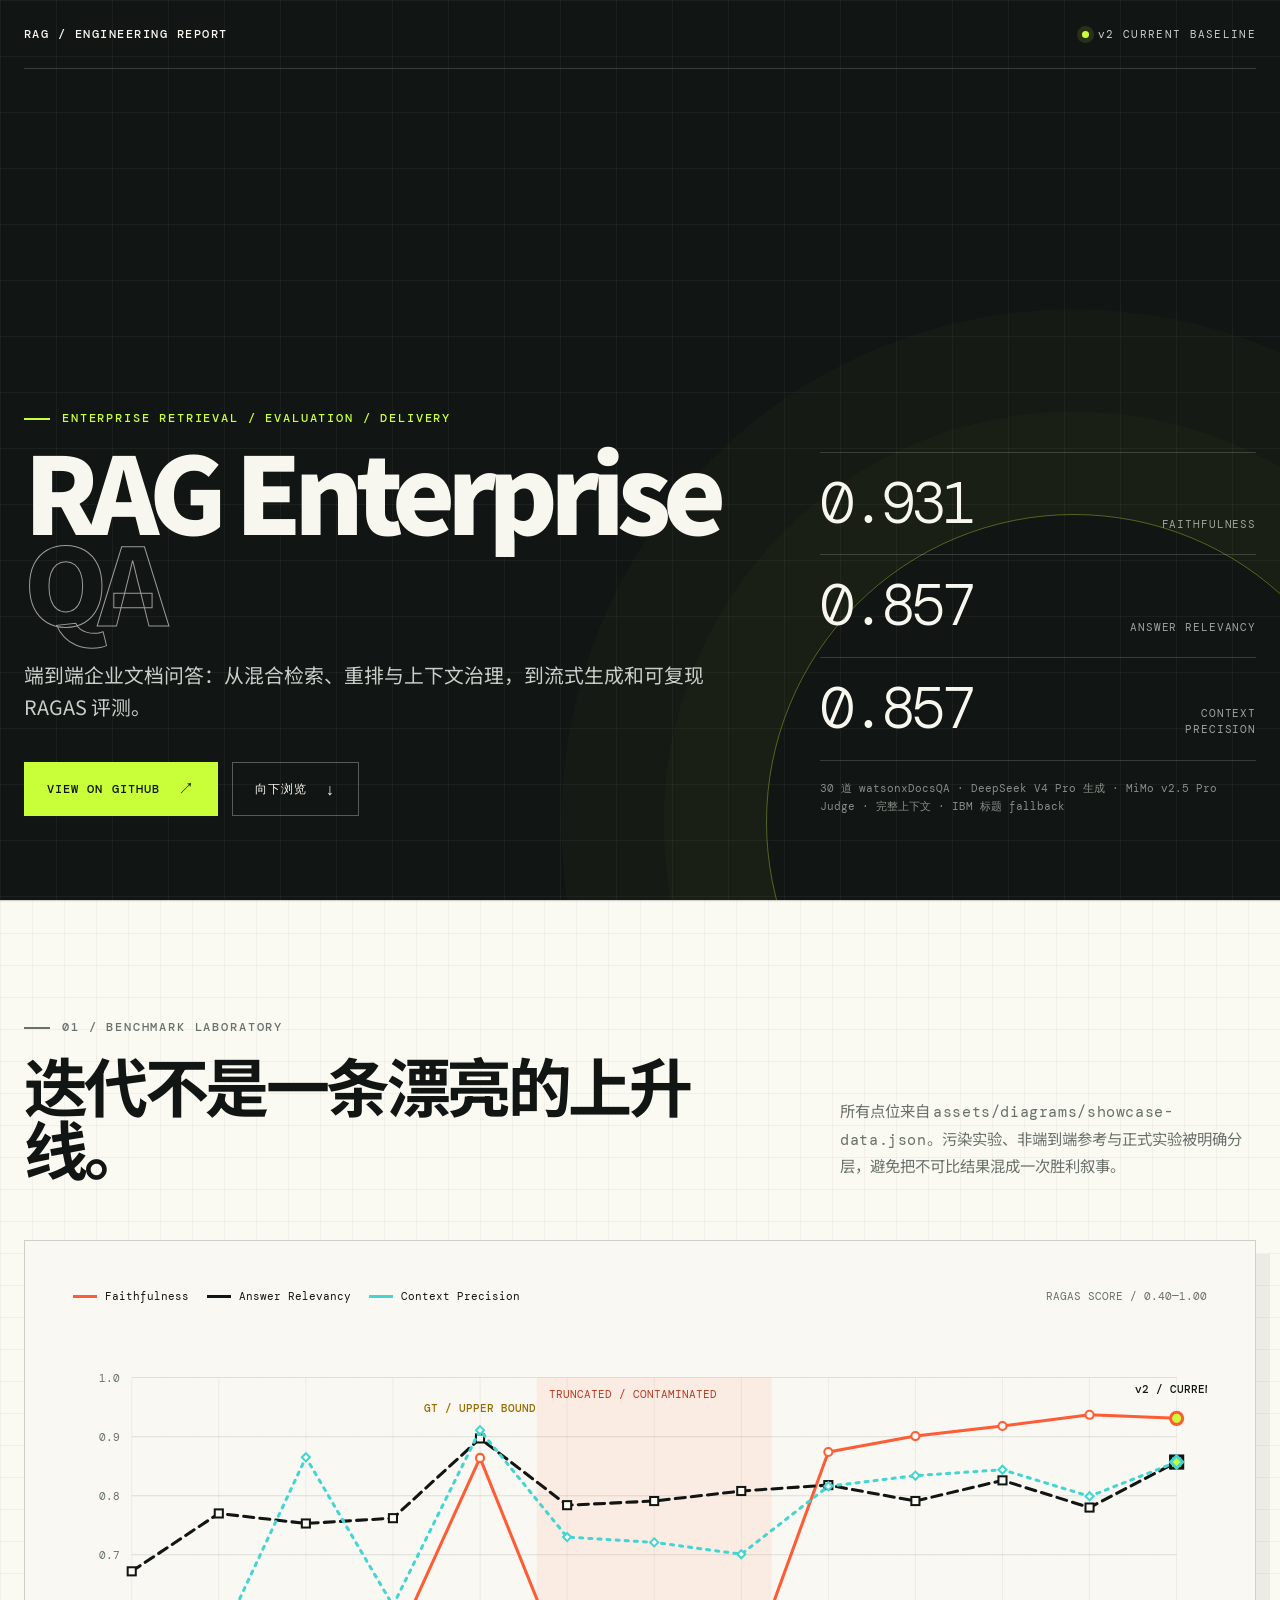
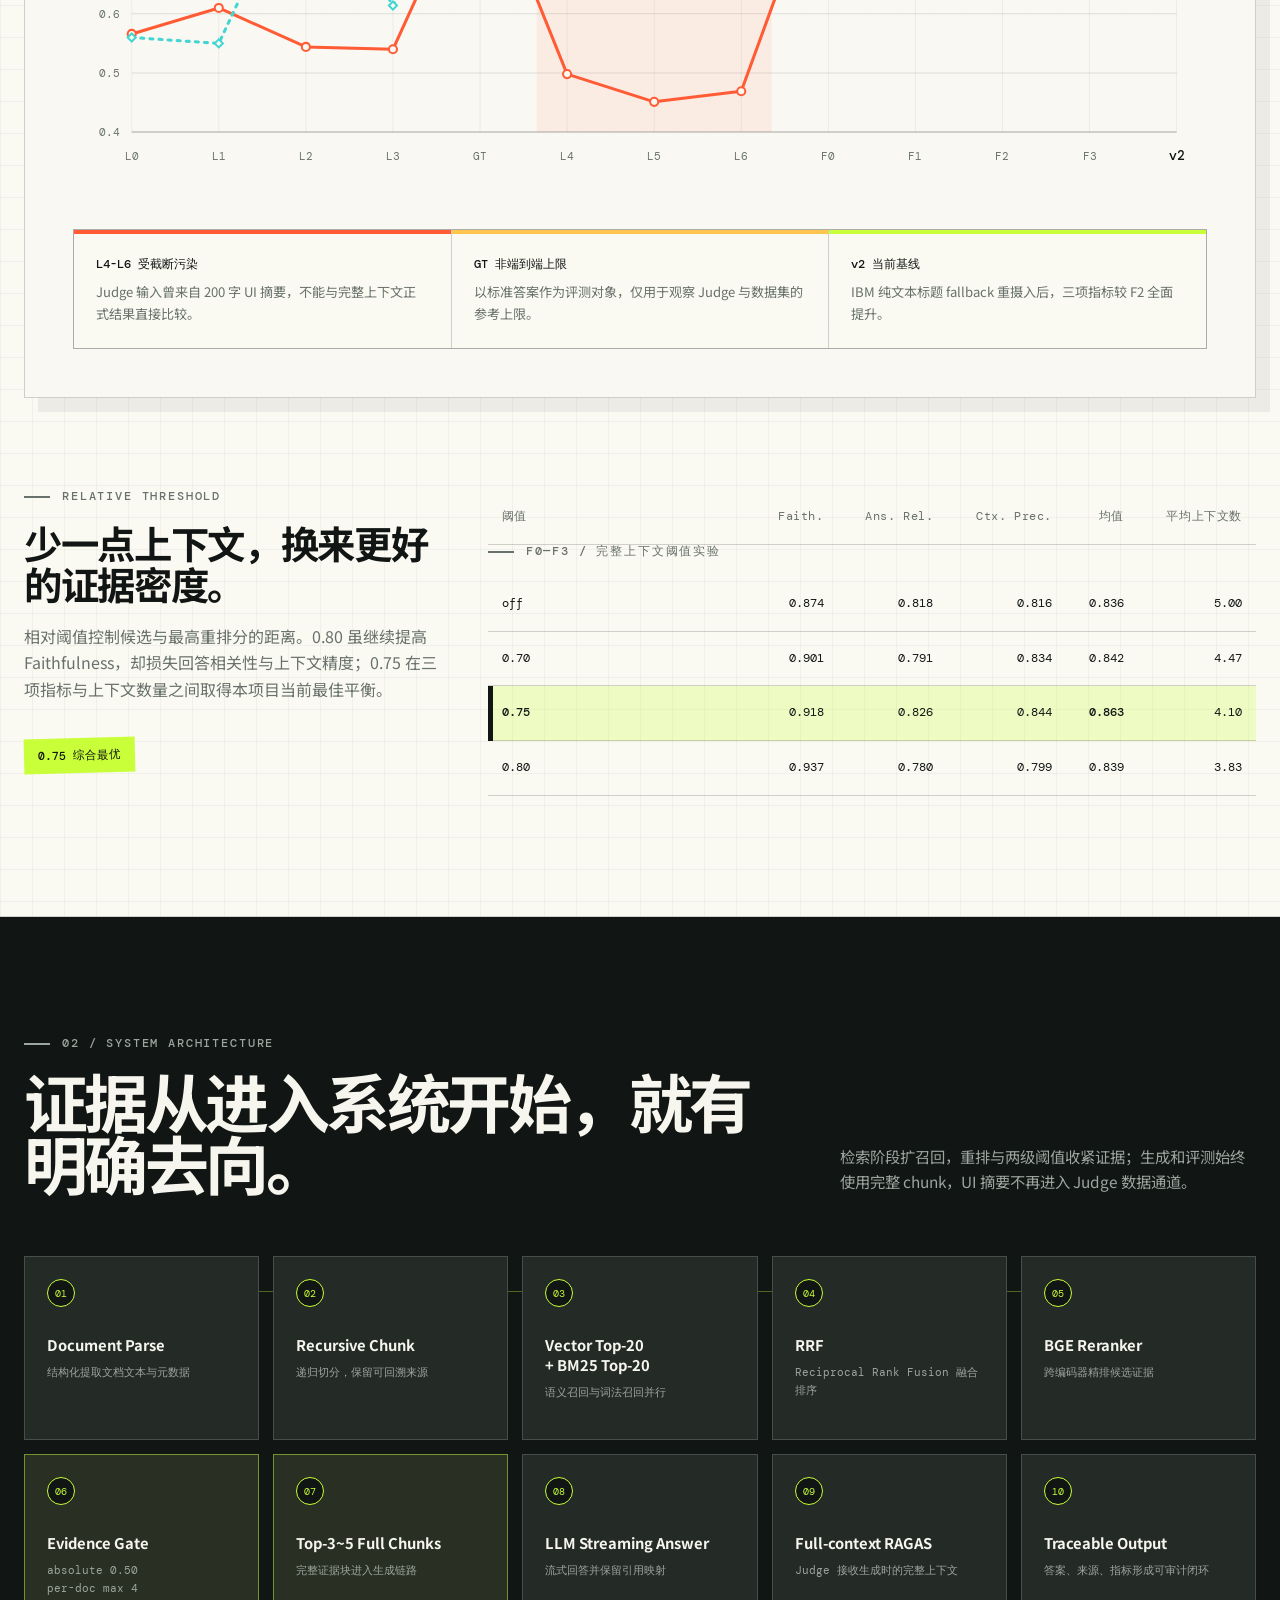
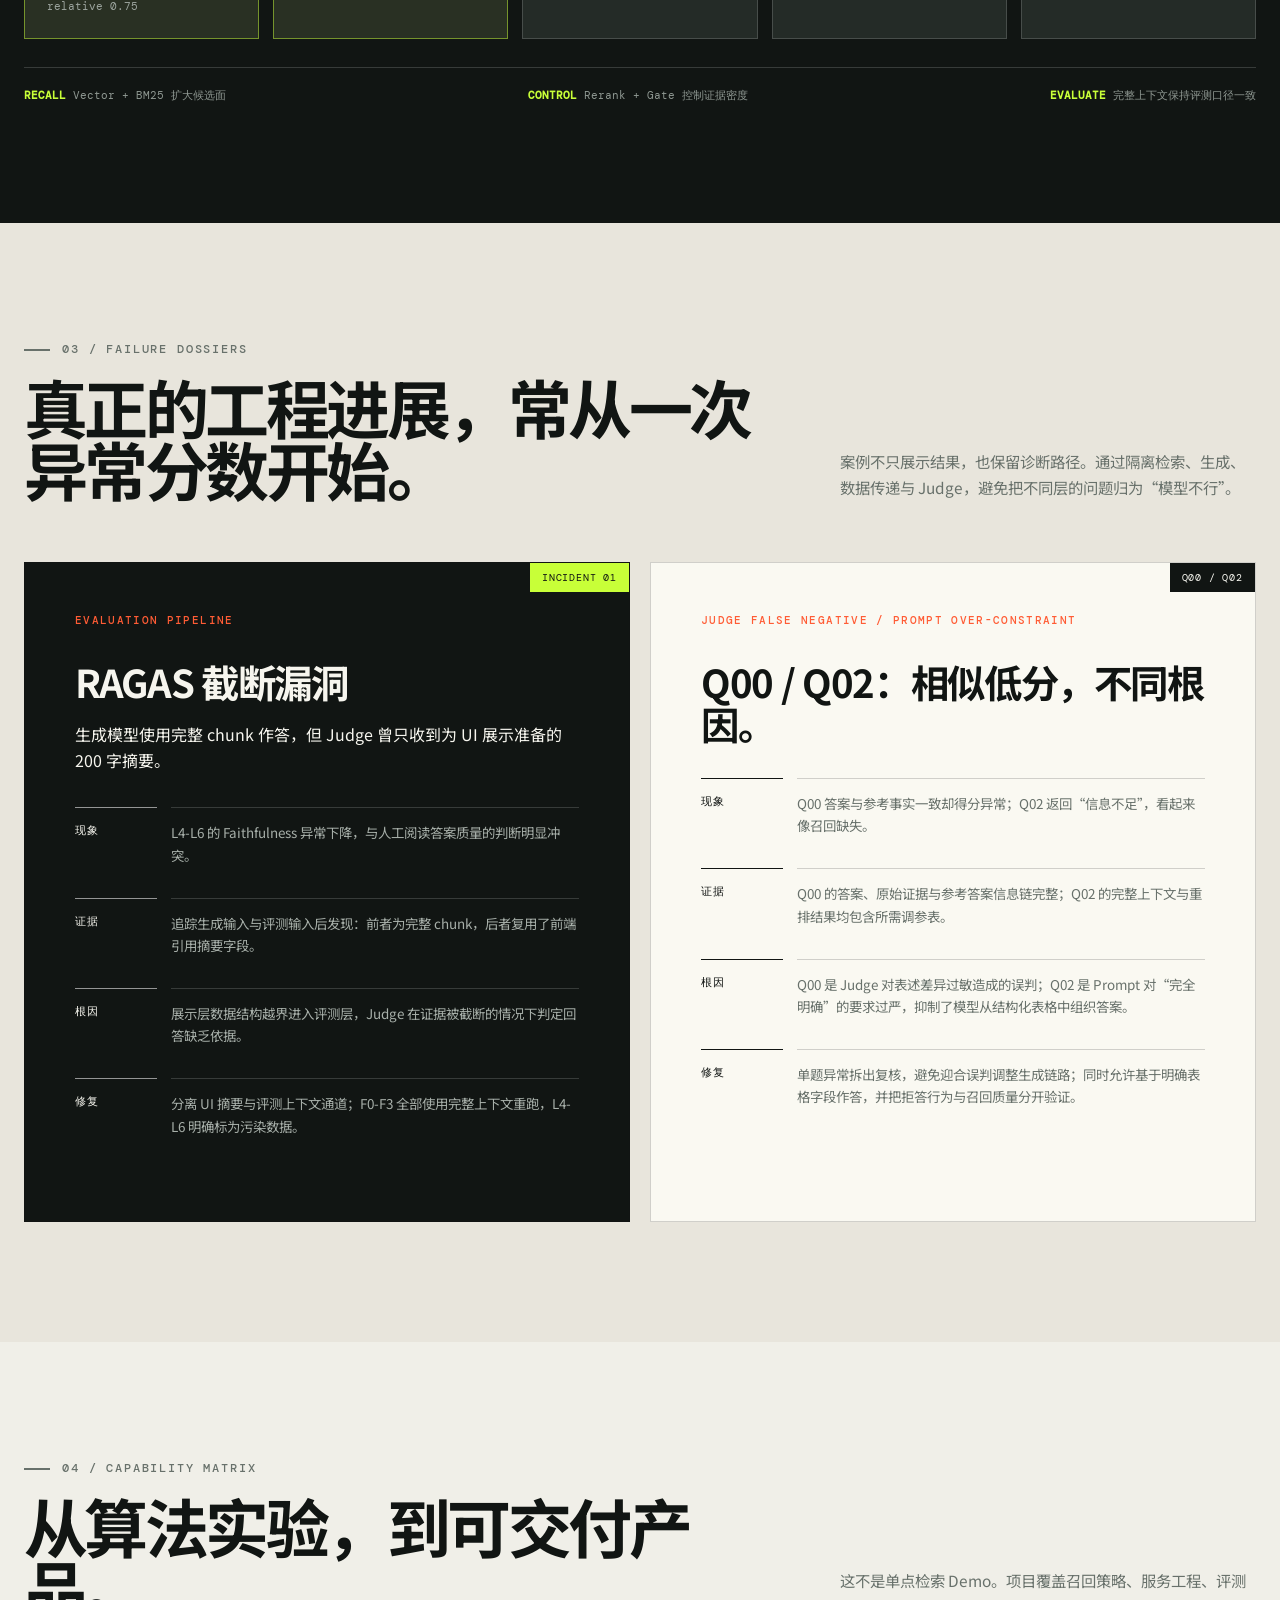
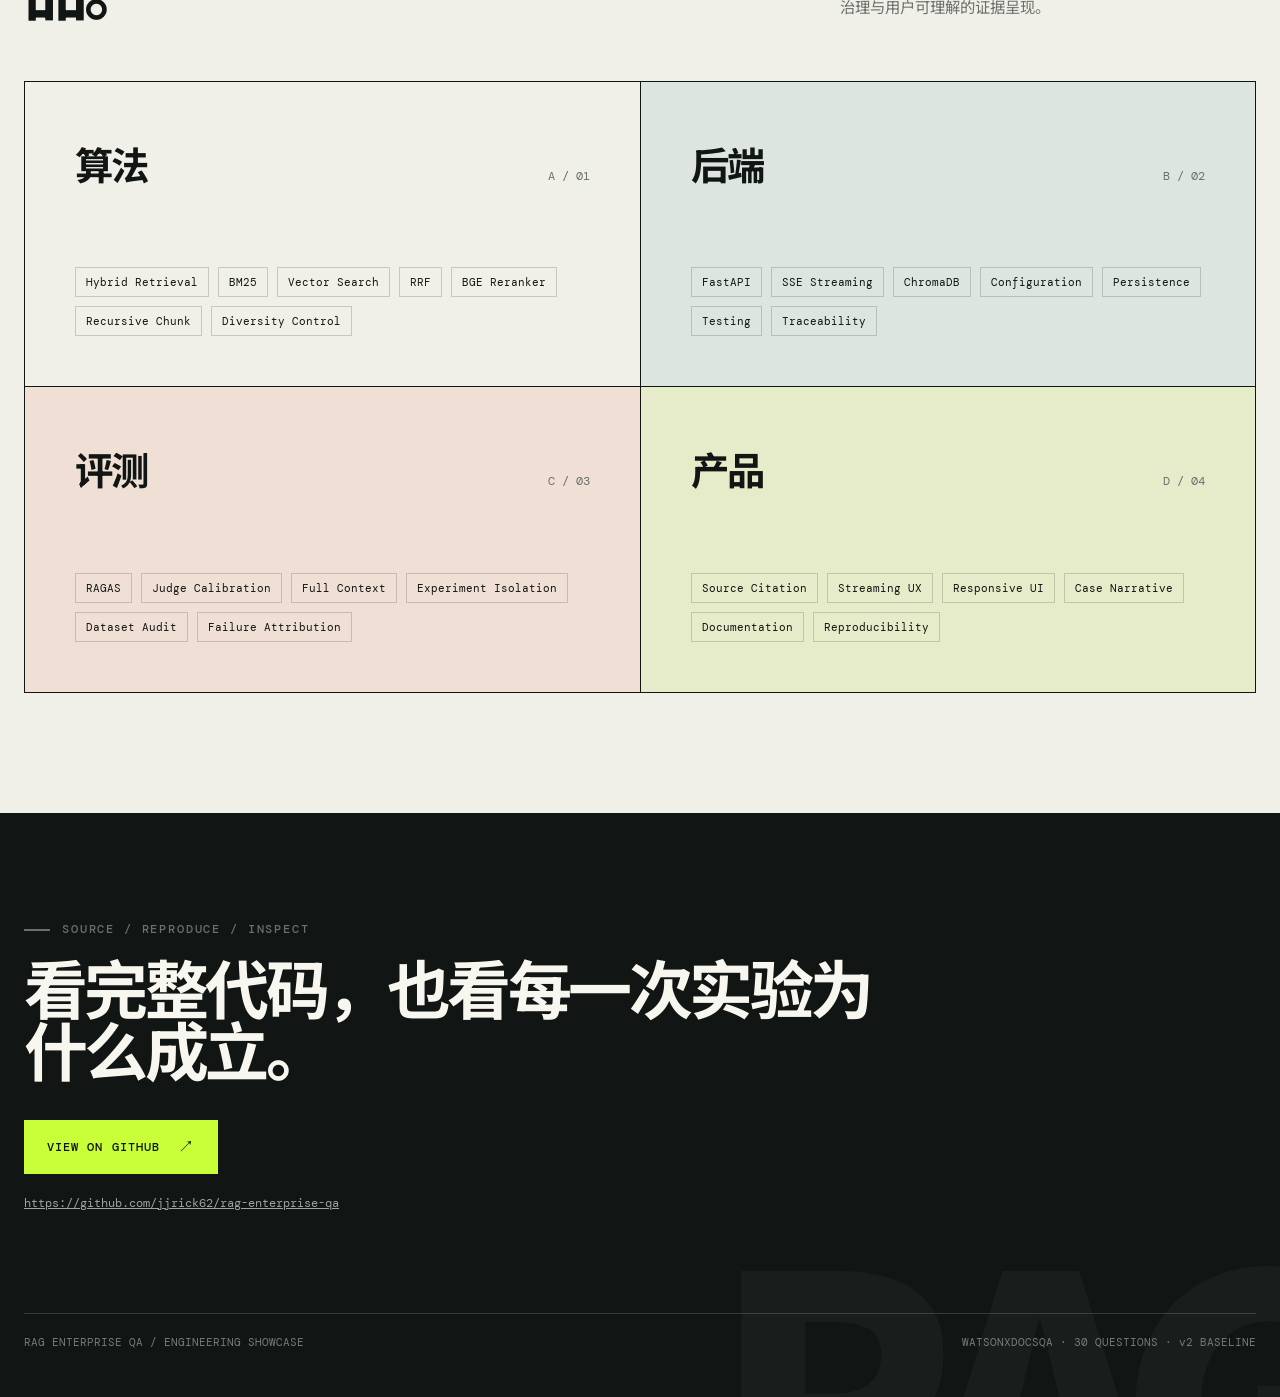
==== docs/index.html @ 711fa0cd "v2 baseline: IBM heading fallback, frontend v1.0, RAGAS re-eval (Faith 0.931/AnsRel 0.857/CtxPrec 0." ====
<!doctype html>
<html lang="zh-CN">
<head>
  <meta charset="utf-8">
  <meta name="viewport" content="width=device-width, initial-scale=1">
  <meta name="description" content="RAG Enterprise QA 端到端企业文档问答工程展示与基准实验记录。">
  <title>RAG Enterprise QA | Engineering Showcase</title>
  <script>document.documentElement.classList.add("js");</script>
  <link rel="preconnect" href="https://fonts.googleapis.com">
  <link rel="preconnect" href="https://fonts.gstatic.com" crossorigin>
  <link href="https://fonts.googleapis.com/css2?family=DM+Mono:wght@300;400;500&family=Noto+Sans+SC:wght@400;500;600;700;900&display=swap" rel="stylesheet">
  <style>
    :root {
      --ink: #111513;
      --ink-soft: #242b27;
      --paper: #f0efe8;
      --paper-strong: #faf9f2;
      --muted: #68716b;
      --line: rgba(17, 21, 19, .18);
      --line-dark: rgba(255, 255, 255, .16);
      --signal: #ff5c35;
      --acid: #c8ff38;
      --cyan: #42d5d2;
      --yellow: #ffc64d;
      --sans: "Noto Sans SC", "Microsoft YaHei", sans-serif;
      --mono: "DM Mono", "Cascadia Mono", Consolas, monospace;
      --max: 1240px;
    }

    * { box-sizing: border-box; }

    html {
      scroll-behavior: smooth;
      background: var(--ink);
    }

    body {
      margin: 0;
      color: var(--ink);
      background: var(--paper);
      font-family: var(--sans);
      line-height: 1.65;
      text-rendering: optimizeLegibility;
    }

    a { color: inherit; }
    button, a { -webkit-tap-highlight-color: transparent; }

    :focus-visible {
      outline: 3px solid var(--acid);
      outline-offset: 5px;
    }

    .skip-link {
      position: fixed;
      z-index: 100;
      top: 12px;
      left: 12px;
      padding: 10px 14px;
      color: var(--ink);
      background: var(--acid);
      transform: translateY(-150%);
    }

    .skip-link:focus { transform: translateY(0); }

    .shell {
      width: min(calc(100% - 48px), var(--max));
      margin: 0 auto;
    }

    .mono {
      font-family: var(--mono);
      letter-spacing: .04em;
    }

    .eyebrow {
      display: flex;
      align-items: center;
      gap: 12px;
      margin: 0 0 18px;
      color: var(--muted);
      font: 500 .72rem/1.2 var(--mono);
      letter-spacing: .16em;
      text-transform: uppercase;
    }

    .eyebrow::before {
      width: 26px;
      height: 2px;
      content: "";
      background: currentColor;
    }

    .hero {
      position: relative;
      min-height: 100svh;
      overflow: hidden;
      color: #f7f6ef;
      background:
        linear-gradient(rgba(255,255,255,.045) 1px, transparent 1px),
        linear-gradient(90deg, rgba(255,255,255,.045) 1px, transparent 1px),
        var(--ink);
      background-size: 56px 56px;
    }

    .hero::after {
      position: absolute;
      right: -8vw;
      bottom: -18vw;
      width: 48vw;
      aspect-ratio: 1;
      border: 1px solid rgba(200,255,56,.35);
      border-radius: 50%;
      box-shadow: 0 0 0 8vw rgba(200,255,56,.025), 0 0 0 16vw rgba(200,255,56,.018);
      content: "";
      pointer-events: none;
    }

    .hero-nav {
      display: flex;
      align-items: center;
      justify-content: space-between;
      padding: 26px 0;
      border-bottom: 1px solid var(--line-dark);
    }

    .brand {
      font: 500 .78rem var(--mono);
      letter-spacing: .12em;
    }

    .live-mark {
      display: inline-flex;
      align-items: center;
      gap: 9px;
      color: #c9cec9;
      font: .68rem var(--mono);
      letter-spacing: .12em;
    }

    .live-mark::before {
      width: 7px;
      height: 7px;
      border-radius: 50%;
      background: var(--acid);
      box-shadow: 0 0 0 5px rgba(200,255,56,.12);
      content: "";
    }

    .hero-body {
      position: relative;
      z-index: 1;
      display: grid;
      grid-template-columns: minmax(0, 1.25fr) minmax(300px, .75fr);
      gap: 70px;
      align-items: end;
      min-height: calc(100svh - 91px);
      padding: 80px 0 62px;
    }

    .hero .eyebrow { color: var(--acid); }

    h1 {
      max-width: 900px;
      margin: 0;
      font-size: clamp(3.4rem, 8.3vw, 8.6rem);
      font-weight: 900;
      line-height: .86;
      letter-spacing: -.075em;
    }

    h1 span {
      display: block;
      color: transparent;
      -webkit-text-stroke: 1px rgba(255,255,255,.58);
    }

    .hero-copy {
      max-width: 690px;
      margin: 32px 0 0;
      color: #c9cec9;
      font-size: clamp(1rem, 1.55vw, 1.3rem);
    }

    .hero-actions {
      display: flex;
      flex-wrap: wrap;
      gap: 14px;
      margin-top: 38px;
    }

    .button {
      display: inline-flex;
      min-height: 54px;
      align-items: center;
      justify-content: center;
      gap: 18px;
      padding: 0 22px;
      border: 1px solid rgba(255,255,255,.3);
      text-decoration: none;
      font: 500 .74rem var(--mono);
      letter-spacing: .09em;
      transition: color .2s ease, background .2s ease, transform .2s ease;
    }

    .button:hover { transform: translateY(-3px); }

    .button-primary {
      border-color: var(--acid);
      color: var(--ink);
      background: var(--acid);
    }

    .button-primary::after { content: "↗"; font-size: 1rem; }
    .button-quiet::after { content: "↓"; font-size: 1rem; }
    .button-quiet:hover { color: var(--ink); background: #fff; }

    .hero-stats {
      display: grid;
      border-top: 1px solid var(--line-dark);
    }

    .hero-stat {
      display: grid;
      grid-template-columns: 1fr auto;
      gap: 10px;
      align-items: end;
      padding: 22px 0;
      border-bottom: 1px solid var(--line-dark);
    }

    .hero-stat strong {
      font: 300 clamp(2.5rem, 4.5vw, 4.5rem)/1 var(--mono);
      letter-spacing: -.08em;
    }

    .hero-stat span {
      max-width: 130px;
      color: #9da49f;
      font: .68rem/1.5 var(--mono);
      letter-spacing: .08em;
      text-align: right;
      text-transform: uppercase;
    }

    .hero-footnote {
      margin: 18px 0 0;
      color: #858e88;
      font: .67rem/1.75 var(--mono);
    }

    section { padding: 120px 0; }

    .section-head {
      display: grid;
      grid-template-columns: minmax(0, 1fr) minmax(280px, .55fr);
      gap: 60px;
      align-items: end;
      margin-bottom: 62px;
    }

    h2 {
      max-width: 820px;
      margin: 0;
      font-size: clamp(2.5rem, 5vw, 5.2rem);
      line-height: .98;
      letter-spacing: -.055em;
    }

    .section-intro {
      margin: 0;
      color: var(--muted);
      font-size: .96rem;
    }

    .lab {
      background:
        linear-gradient(rgba(17,21,19,.04) 1px, transparent 1px),
        linear-gradient(90deg, rgba(17,21,19,.04) 1px, transparent 1px),
        var(--paper-strong);
      background-size: 32px 32px;
      border-top: 1px solid var(--line);
      border-bottom: 1px solid var(--line);
    }

    .chart-panel {
      margin: 0;
      padding: clamp(20px, 4vw, 48px);
      border: 1px solid var(--line);
      background: rgba(250,249,242,.9);
      box-shadow: 14px 14px 0 rgba(17,21,19,.06);
    }

    .chart-toolbar {
      display: flex;
      flex-wrap: wrap;
      justify-content: space-between;
      gap: 24px;
      margin-bottom: 26px;
    }

    .legend {
      display: flex;
      flex-wrap: wrap;
      gap: 18px;
      font: .7rem var(--mono);
    }

    .legend span {
      display: inline-flex;
      align-items: center;
      gap: 8px;
    }

    .legend i {
      width: 24px;
      height: 3px;
      background: var(--legend-color);
    }

    .chart-note {
      color: var(--muted);
      font: .68rem var(--mono);
    }

    #ragas-chart {
      display: block;
      width: 100%;
      min-height: 460px;
      overflow: visible;
    }

    .chart-flags {
      display: grid;
      grid-template-columns: repeat(3, 1fr);
      gap: 1px;
      margin-top: 24px;
      background: var(--line);
      border: 1px solid var(--line);
    }

    .flag {
      min-height: 118px;
      padding: 22px;
      background: var(--paper-strong);
    }

    .flag strong {
      display: block;
      margin-bottom: 8px;
      font: 500 .76rem var(--mono);
    }

    .flag p {
      margin: 0;
      color: var(--muted);
      font-size: .82rem;
    }

    .flag-warn { border-top: 4px solid var(--signal); }
    .flag-limit { border-top: 4px solid var(--yellow); }
    .flag-current { border-top: 4px solid var(--acid); }

    .threshold-layout {
      display: grid;
      grid-template-columns: .7fr 1.3fr;
      gap: 50px;
      align-items: start;
      margin-top: 92px;
    }

    .threshold-copy h3,
    .architecture h3,
    .case h3 {
      margin: 0 0 18px;
      font-size: clamp(1.7rem, 3vw, 2.8rem);
      line-height: 1.08;
      letter-spacing: -.035em;
    }

    .threshold-copy p { color: var(--muted); }

    .optimum {
      display: inline-block;
      margin-top: 20px;
      padding: 10px 14px;
      color: var(--ink);
      background: var(--acid);
      font: 500 .72rem var(--mono);
      transform: rotate(-1.5deg);
    }

    .scroll-region {
      width: 100%;
      min-width: 0;
      max-width: 100%;
      overflow-x: auto;
      overscroll-behavior-inline: contain;
    }

    .scroll-region:focus-visible {
      outline: 3px solid var(--acid);
      outline-offset: 4px;
    }

    #benchmark .scroll-region:focus-visible {
      outline: 3px solid var(--ink);
    }

    .iteration-data-region {
      display: block;
      margin-top: 24px;
    }

    .js .iteration-data-region {
      position: absolute;
      width: 1px;
      height: 1px;
      padding: 0;
      margin: -1px;
      overflow: hidden;
      clip: rect(0, 0, 0, 0);
      white-space: nowrap;
      border: 0;
    }

    .iteration-data-table {
      width: 100%;
      min-width: 680px;
      border-collapse: collapse;
      font-family: var(--mono);
      font-size: .75rem;
    }

    .iteration-data-table th,
    .iteration-data-table td {
      padding: 12px 14px;
      border-bottom: 1px solid var(--line);
      text-align: right;
    }

    .iteration-data-table th:first-child,
    .iteration-data-table td:first-child {
      text-align: left;
    }

    .visually-hidden {
      position: absolute !important;
      width: 1px !important;
      height: 1px !important;
      padding: 0 !important;
      margin: -1px !important;
      overflow: hidden !important;
      clip: rect(0, 0, 0, 0) !important;
      white-space: nowrap !important;
      border: 0 !important;
    }

    .threshold-table {
      width: 100%;
      min-width: 680px;
      border-collapse: collapse;
      font-family: var(--mono);
      font-size: .75rem;
    }

    .threshold-table th,
    .threshold-table td {
      padding: 17px 14px;
      border-bottom: 1px solid var(--line);
      text-align: right;
    }

    .threshold-table th:first-child,
    .threshold-table td:first-child { text-align: left; }

    .threshold-table th {
      color: var(--muted);
      font-weight: 400;
      letter-spacing: .05em;
    }

    .threshold-table tr.selected {
      background: rgba(200,255,56,.26);
      box-shadow: inset 5px 0 var(--ink);
    }

    .threshold-table .best { font-weight: 500; }

    .architecture {
      color: #f6f5ee;
      background: var(--ink);
    }

    .architecture .eyebrow,
    .architecture .section-intro { color: #9ca59f; }

    .pipeline {
      position: relative;
      display: grid;
      grid-template-columns: repeat(5, 1fr);
      gap: 14px;
    }

    .pipeline::before {
      position: absolute;
      z-index: 0;
      top: 35px;
      right: 5%;
      left: 5%;
      height: 1px;
      background: rgba(200,255,56,.35);
      content: "";
    }

    .stage {
      position: relative;
      z-index: 1;
      min-height: 184px;
      padding: 22px;
      border: 1px solid var(--line-dark);
      background: var(--ink-soft);
    }

    .stage-index {
      display: grid;
      width: 28px;
      height: 28px;
      place-items: center;
      margin-bottom: 28px;
      border: 1px solid var(--acid);
      border-radius: 50%;
      color: var(--acid);
      background: var(--ink);
      font: .64rem var(--mono);
    }

    .stage strong {
      display: block;
      margin-bottom: 9px;
      font-size: .92rem;
      line-height: 1.35;
    }

    .stage p {
      margin: 0;
      color: #9da59f;
      font: .68rem/1.65 var(--mono);
    }

    .stage-accent {
      border-color: rgba(200,255,56,.48);
      background: #293023;
    }

    .pipeline-caption {
      display: flex;
      justify-content: space-between;
      gap: 30px;
      margin-top: 28px;
      padding-top: 20px;
      border-top: 1px solid var(--line-dark);
      color: #8f9892;
      font: .68rem var(--mono);
    }

    .pipeline-caption strong { color: var(--acid); }

    .cases { background: #e8e5dc; }

    .case-grid {
      display: grid;
      grid-template-columns: 1fr 1fr;
      gap: 20px;
    }

    .case {
      position: relative;
      overflow: hidden;
      padding: clamp(28px, 4vw, 50px);
      border: 1px solid var(--line);
      background: var(--paper-strong);
    }

    .case::before {
      position: absolute;
      top: 0;
      right: 0;
      padding: 8px 12px;
      color: var(--paper-strong);
      background: var(--ink);
      content: attr(data-case);
      font: .65rem var(--mono);
      letter-spacing: .08em;
    }

    .case-tag {
      margin: 0 0 34px;
      color: var(--signal);
      font: 500 .7rem var(--mono);
      letter-spacing: .12em;
    }

    .diagnosis {
      display: grid;
      grid-template-columns: 82px 1fr;
      gap: 14px;
      margin-top: 34px;
    }

    .diagnosis dt {
      padding-top: 15px;
      border-top: 1px solid var(--ink);
      font: 500 .68rem var(--mono);
      letter-spacing: .08em;
    }

    .diagnosis dd {
      margin: 0;
      padding: 13px 0 18px;
      border-top: 1px solid var(--line);
      color: var(--muted);
      font-size: .84rem;
    }

    .case-primary {
      color: #f6f5ee;
      background: var(--ink);
    }

    .case-primary .diagnosis dt { border-color: rgba(255,255,255,.55); }
    .case-primary .diagnosis dd { color: #a7afa9; border-color: var(--line-dark); }
    .case-primary::before { color: var(--ink); background: var(--acid); }

    .capabilities { background: var(--paper); }

    .matrix {
      display: grid;
      grid-template-columns: 1fr 1fr;
      border-top: 1px solid var(--ink);
      border-left: 1px solid var(--ink);
    }

    .quadrant {
      min-height: 300px;
      padding: clamp(28px, 4vw, 50px);
      border-right: 1px solid var(--ink);
      border-bottom: 1px solid var(--ink);
    }

    .quadrant-head {
      display: flex;
      align-items: baseline;
      justify-content: space-between;
      gap: 20px;
      margin-bottom: 72px;
    }

    .quadrant h3 {
      margin: 0;
      font-size: clamp(1.6rem, 3vw, 2.6rem);
      letter-spacing: -.04em;
    }

    .quadrant-index {
      color: var(--muted);
      font: .72rem var(--mono);
    }

    .tags {
      display: flex;
      flex-wrap: wrap;
      gap: 9px;
    }

    .tags span {
      padding: 7px 10px;
      border: 1px solid var(--line);
      font: .68rem var(--mono);
    }

    .quadrant:nth-child(2) { background: #dce5df; }
    .quadrant:nth-child(3) { background: #efdfd4; }
    .quadrant:nth-child(4) { background: #e6ebc9; }

    .footer {
      position: relative;
      overflow: hidden;
      padding: 110px 0 48px;
      color: #f7f6ef;
      background: var(--ink);
    }

    .footer::before {
      position: absolute;
      right: -4rem;
      bottom: -8rem;
      color: rgba(255,255,255,.035);
      content: "RAG";
      font-size: 28vw;
      font-weight: 900;
      line-height: .8;
      letter-spacing: -.1em;
    }

    .footer-inner { position: relative; z-index: 1; }

    .footer h2 {
      max-width: 900px;
      margin-bottom: 40px;
    }

    .footer-url {
      display: inline-block;
      margin-top: 22px;
      color: #9da59f;
      font: .72rem var(--mono);
      overflow-wrap: anywhere;
    }

    .footer-meta {
      display: flex;
      justify-content: space-between;
      gap: 30px;
      margin-top: 100px;
      padding-top: 22px;
      border-top: 1px solid var(--line-dark);
      color: #747d77;
      font: .66rem var(--mono);
    }

    .reveal {
      opacity: 1;
      transform: none;
    }

    .js .reveal {
      opacity: 0;
      transform: translateY(24px);
      transition: opacity .7s ease, transform .7s ease;
    }

    .js .reveal.is-visible {
      opacity: 1;
      transform: none;
    }

    .hero-load {
      opacity: 0;
      transform: translateY(18px);
      animation: arrive .8s cubic-bezier(.2,.7,.2,1) forwards;
    }

    .hero-load:nth-child(2) { animation-delay: .12s; }
    .hero-load:nth-child(3) { animation-delay: .22s; }

    @keyframes arrive {
      to { opacity: 1; transform: none; }
    }

    @media (max-width: 980px) {
      .hero-body,
      .section-head,
      .threshold-layout { grid-template-columns: 1fr; }

      .hero-body { align-items: center; }
      .hero-stats { grid-template-columns: repeat(3, 1fr); }
      .hero-stat { display: block; padding-right: 16px; }
      .hero-stat span { display: block; margin-top: 10px; text-align: left; }
      .pipeline { grid-template-columns: repeat(2, 1fr); }
      .pipeline::before { display: none; }
    }

    @media (max-width: 680px) {
      .shell { width: min(calc(100% - 30px), var(--max)); }
      .hero-nav { padding: 20px 0; }
      .brand { font-size: .65rem; }
      .live-mark { font-size: .58rem; }
      .hero-body { gap: 46px; padding: 58px 0 36px; }
      h1 { font-size: clamp(3.1rem, 17vw, 5rem); }
      .hero-copy { margin-top: 24px; font-size: .96rem; }
      .hero-actions { display: grid; }
      .button { width: 100%; }
      .hero-stats { grid-template-columns: 1fr; }
      .hero-stat { display: grid; grid-template-columns: 1fr auto; }
      .hero-stat span { margin: 0; text-align: right; }
      section { padding: 84px 0; }
      .section-head { gap: 24px; margin-bottom: 38px; }
      h2 { font-size: clamp(2.45rem, 12vw, 3.5rem); }
      .chart-panel { padding: 16px 12px 20px; box-shadow: 7px 7px 0 rgba(17,21,19,.06); }
      #ragas-chart { width: 900px; min-height: 378px; }
      .chart-flags,
      .case-grid,
      .matrix,
      .pipeline { grid-template-columns: 1fr; }
      .threshold-layout { gap: 34px; margin-top: 70px; }
      .pipeline-caption,
      .footer-meta { display: block; }
      .pipeline-caption span,
      .footer-meta span { display: block; margin-top: 8px; }
      .case { padding-top: 54px; }
      .diagnosis { grid-template-columns: 64px 1fr; }
      .quadrant { min-height: 245px; }
      .quadrant-head { margin-bottom: 44px; }
      .footer { padding-top: 82px; }
      .footer-meta { margin-top: 72px; }
    }

    @media (prefers-reduced-motion: reduce) {
      html { scroll-behavior: auto; }
      *, *::before, *::after {
        animation-duration: .01ms !important;
        animation-iteration-count: 1 !important;
        scroll-behavior: auto !important;
        transition-duration: .01ms !important;
      }
      .reveal, .hero-load { opacity: 1; transform: none; }
    }
  </style>
</head>
<body>
  <a class="skip-link" href="#main">跳至主要内容</a>

  <header class="hero" id="top">
    <div class="shell">
      <nav class="hero-nav" aria-label="页面导航">
        <span class="brand">RAG / ENGINEERING REPORT</span>
        <span class="live-mark">v2 CURRENT BASELINE</span>
      </nav>

      <div class="hero-body">
        <div>
          <p class="eyebrow hero-load">Enterprise Retrieval / Evaluation / Delivery</p>
          <h1 class="hero-load">RAG Enterprise <span>QA</span></h1>
          <p class="hero-copy hero-load">端到端企业文档问答：从混合检索、重排与上下文治理，到流式生成和可复现 RAGAS 评测。</p>
          <div class="hero-actions hero-load">
            <a class="button button-primary" href="https://github.com/jjrick62/rag-enterprise-qa" target="_blank" rel="noopener noreferrer">VIEW ON GITHUB</a>
            <a class="button button-quiet" href="#benchmark">向下浏览</a>
          </div>
        </div>

        <div>
          <div class="hero-stats" aria-label="v2 当前基线指标">
            <div class="hero-stat">
              <strong>0.931</strong>
              <span>Faithfulness</span>
            </div>
            <div class="hero-stat">
              <strong>0.857</strong>
              <span>Answer Relevancy</span>
            </div>
            <div class="hero-stat">
              <strong>0.857</strong>
              <span>Context Precision</span>
            </div>
          </div>
          <p class="hero-footnote">30 道 watsonxDocsQA · DeepSeek V4 Pro 生成 · MiMo v2.5 Pro Judge · 完整上下文 · IBM 标题 fallback</p>
        </div>
      </div>
    </div>
  </header>

  <main id="main">
    <section class="lab" id="benchmark">
      <div class="shell">
        <div class="section-head reveal">
          <div>
            <p class="eyebrow">01 / Benchmark laboratory</p>
            <h2>迭代不是一条漂亮的上升线。</h2>
          </div>
          <p class="section-intro">所有点位来自 <span class="mono">assets/diagrams/showcase-data.json</span>。污染实验、非端到端参考与正式实验被明确分层，避免把不可比结果混成一次胜利叙事。</p>
        </div>

        <figure class="chart-panel reveal">
          <div class="chart-toolbar">
            <div class="legend" aria-label="图例">
              <span><i style="--legend-color:#ff5c35"></i>Faithfulness</span>
              <span><i style="--legend-color:#111513"></i>Answer Relevancy</span>
              <span><i style="--legend-color:#42d5d2"></i>Context Precision</span>
            </div>
            <span class="chart-note">RAGAS SCORE / 0.40—1.00</span>
          </div>
          <div class="chart-scroll scroll-region" tabindex="0" aria-label="RAGAS 迭代图，可横向滚动查看全部点位">
            <svg id="ragas-chart" role="img" aria-labelledby="chart-title chart-desc"></svg>
          </div>
          <noscript>
            <p>JavaScript 未启用，以下完整数据表用于呈现迭代趋势。</p>
          </noscript>
          <div class="iteration-data-region scroll-region" tabindex="0" aria-label="RAGAS 完整迭代数据表，可横向滚动查看全部列">
            <table class="iteration-data-table" id="iteration-data-summary">
              <caption>RAGAS 全部迭代点位数据</caption>
              <thead>
                <tr>
                  <th>迭代</th>
                  <th>Faithfulness</th>
                  <th>Answer Relevancy</th>
                  <th>Context Precision</th>
                  <th>状态</th>
                </tr>
              </thead>
              <tbody>
                <tr><td>L0</td><td>0.566</td><td>0.672</td><td>0.560</td><td>historical</td></tr>
                <tr><td>L1</td><td>0.610</td><td>0.770</td><td>0.550</td><td>historical</td></tr>
                <tr><td>L2</td><td>0.544</td><td>0.753</td><td>0.865</td><td>historical</td></tr>
                <tr><td>L3</td><td>0.540</td><td>0.762</td><td>0.614</td><td>historical</td></tr>
                <tr><td>GT</td><td>0.864</td><td>0.897</td><td>0.911</td><td>upper_bound</td></tr>
                <tr><td>L4</td><td>0.498</td><td>0.784</td><td>0.730</td><td>contaminated</td></tr>
                <tr><td>L5</td><td>0.451</td><td>0.791</td><td>0.721</td><td>contaminated</td></tr>
                <tr><td>L6</td><td>0.469</td><td>0.808</td><td>0.701</td><td>contaminated</td></tr>
                <tr><td>F0</td><td>0.874</td><td>0.818</td><td>0.816</td><td>formal</td></tr>
                <tr><td>F1</td><td>0.901</td><td>0.791</td><td>0.834</td><td>formal</td></tr>
                <tr><td>F2</td><td>0.918</td><td>0.826</td><td>0.844</td><td>formal</td></tr>
                <tr><td>F3</td><td>0.937</td><td>0.780</td><td>0.799</td><td>formal</td></tr>
                <tr><td>v2</td><td>0.931</td><td>0.857</td><td>0.857</td><td>current</td></tr>
              </tbody>
            </table>
          </div>
          <figcaption id="chart-desc" class="chart-flags">
            <div class="flag flag-warn">
              <strong>L4-L6 受截断污染</strong>
              <p>Judge 输入曾来自 200 字 UI 摘要，不能与完整上下文正式结果直接比较。</p>
            </div>
            <div class="flag flag-limit">
              <strong>GT 非端到端上限</strong>
              <p>以标准答案作为评测对象，仅用于观察 Judge 与数据集的参考上限。</p>
            </div>
            <div class="flag flag-current">
              <strong>v2 当前基线</strong>
              <p>IBM 纯文本标题 fallback 重摄入后，三项指标较 F2 全面提升。</p>
            </div>
          </figcaption>
        </figure>

        <div class="threshold-layout">
          <div class="threshold-copy reveal">
            <p class="eyebrow">Relative threshold</p>
            <h3>少一点上下文，换来更好的证据密度。</h3>
            <p>相对阈值控制候选与最高重排分的距离。0.80 虽继续提高 Faithfulness，却损失回答相关性与上下文精度；0.75 在三项指标与上下文数量之间取得本项目当前最佳平衡。</p>
            <span class="optimum">0.75 综合最优</span>
          </div>

          <div class="threshold-table-wrap scroll-region reveal" tabindex="0" aria-label="阈值实验数据表，可横向滚动查看全部列">
            <table class="threshold-table">
              <caption class="eyebrow">F0—F3 / 完整上下文阈值实验</caption>
              <thead>
                <tr>
                  <th>阈值</th>
                  <th>Faith.</th>
                  <th>Ans. Rel.</th>
                  <th>Ctx. Prec.</th>
                  <th>均值</th>
                  <th>平均上下文数</th>
                </tr>
              </thead>
              <tbody id="threshold-body">
                <tr><td>off</td><td>0.874</td><td>0.818</td><td>0.816</td><td>0.836</td><td>5.00</td></tr>
                <tr><td>0.70</td><td>0.901</td><td>0.791</td><td>0.834</td><td>0.842</td><td>4.47</td></tr>
                <tr class="selected"><td class="best">0.75</td><td>0.918</td><td>0.826</td><td>0.844</td><td class="best">0.863</td><td>4.10</td></tr>
                <tr><td>0.80</td><td>0.937</td><td>0.780</td><td>0.799</td><td>0.839</td><td>3.83</td></tr>
              </tbody>
            </table>
          </div>
        </div>
      </div>
    </section>

    <section class="architecture" id="architecture">
      <div class="shell">
        <div class="section-head reveal">
          <div>
            <p class="eyebrow">02 / System architecture</p>
            <h2>证据从进入系统开始，就有明确去向。</h2>
          </div>
          <p class="section-intro">检索阶段扩召回，重排与两级阈值收紧证据；生成和评测始终使用完整 chunk，UI 摘要不再进入 Judge 数据通道。</p>
        </div>

        <div class="pipeline reveal" role="img" aria-label="从文档解析、递归切块、向量与 BM25 混合检索、RRF、BGE 重排、阈值过滤、完整上下文生成，到 RAGAS 评测的系统流程">
          <div class="stage">
            <span class="stage-index">01</span>
            <strong>Document Parse</strong>
            <p>结构化提取文档文本与元数据</p>
          </div>
          <div class="stage">
            <span class="stage-index">02</span>
            <strong>Recursive Chunk</strong>
            <p>递归切分，保留可回溯来源</p>
          </div>
          <div class="stage">
            <span class="stage-index">03</span>
            <strong>Vector Top-20<br>+ BM25 Top-20</strong>
            <p>语义召回与词法召回并行</p>
          </div>
          <div class="stage">
            <span class="stage-index">04</span>
            <strong>RRF</strong>
            <p>Reciprocal Rank Fusion 融合排序</p>
          </div>
          <div class="stage">
            <span class="stage-index">05</span>
            <strong>BGE Reranker</strong>
            <p>跨编码器精排候选证据</p>
          </div>
          <div class="stage stage-accent">
            <span class="stage-index">06</span>
            <strong>Evidence Gate</strong>
            <p>absolute 0.50<br>per-doc max 4<br>relative 0.75</p>
          </div>
          <div class="stage stage-accent">
            <span class="stage-index">07</span>
            <strong>Top-3~5 Full Chunks</strong>
            <p>完整证据块进入生成链路</p>
          </div>
          <div class="stage">
            <span class="stage-index">08</span>
            <strong>LLM Streaming Answer</strong>
            <p>流式回答并保留引用映射</p>
          </div>
          <div class="stage">
            <span class="stage-index">09</span>
            <strong>Full-context RAGAS</strong>
            <p>Judge 接收生成时的完整上下文</p>
          </div>
          <div class="stage">
            <span class="stage-index">10</span>
            <strong>Traceable Output</strong>
            <p>答案、来源、指标形成可审计闭环</p>
          </div>
        </div>
        <div class="pipeline-caption reveal">
          <span><strong>RECALL</strong> Vector + BM25 扩大候选面</span>
          <span><strong>CONTROL</strong> Rerank + Gate 控制证据密度</span>
          <span><strong>EVALUATE</strong> 完整上下文保持评测口径一致</span>
        </div>
      </div>
    </section>

    <section class="cases" id="cases">
      <div class="shell">
        <div class="section-head reveal">
          <div>
            <p class="eyebrow">03 / Failure dossiers</p>
            <h2>真正的工程进展，常从一次异常分数开始。</h2>
          </div>
          <p class="section-intro">案例不只展示结果，也保留诊断路径。通过隔离检索、生成、数据传递与 Judge，避免把不同层的问题归为“模型不行”。</p>
        </div>

        <div class="case-grid">
          <article class="case case-primary reveal" data-case="INCIDENT 01" data-case-study="ragas-truncation">
            <p class="case-tag">EVALUATION PIPELINE</p>
            <h3>RAGAS 截断漏洞</h3>
            <p>生成模型使用完整 chunk 作答，但 Judge 曾只收到为 UI 展示准备的 200 字摘要。</p>
            <dl class="diagnosis">
              <dt>现象</dt>
              <dd>L4-L6 的 Faithfulness 异常下降，与人工阅读答案质量的判断明显冲突。</dd>
              <dt>证据</dt>
              <dd>追踪生成输入与评测输入后发现：前者为完整 chunk，后者复用了前端引用摘要字段。</dd>
              <dt>根因</dt>
              <dd>展示层数据结构越界进入评测层，Judge 在证据被截断的情况下判定回答缺乏依据。</dd>
              <dt>修复</dt>
              <dd>分离 UI 摘要与评测上下文通道；F0-F3 全部使用完整上下文重跑，L4-L6 明确标为污染数据。</dd>
            </dl>
          </article>

          <article class="case reveal" data-case="Q00 / Q02" data-case-study="q00-q02-attribution">
            <p class="case-tag">JUDGE FALSE NEGATIVE / PROMPT OVER-CONSTRAINT</p>
            <h3>Q00 / Q02：相似低分，不同根因。</h3>
            <dl class="diagnosis">
              <dt>现象</dt>
              <dd>Q00 答案与参考事实一致却得分异常；Q02 返回“信息不足”，看起来像召回缺失。</dd>
              <dt>证据</dt>
              <dd>Q00 的答案、原始证据与参考答案信息链完整；Q02 的完整上下文与重排结果均包含所需调参表。</dd>
              <dt>根因</dt>
              <dd>Q00 是 Judge 对表述差异过敏造成的误判；Q02 是 Prompt 对“完全明确”的要求过严，抑制了模型从结构化表格中组织答案。</dd>
              <dt>修复</dt>
              <dd>单题异常拆出复核，避免迎合误判调整生成链路；同时允许基于明确表格字段作答，并把拒答行为与召回质量分开验证。</dd>
            </dl>
          </article>
        </div>
      </div>
    </section>

    <section class="capabilities" id="capabilities">
      <div class="shell">
        <div class="section-head reveal">
          <div>
            <p class="eyebrow">04 / Capability matrix</p>
            <h2>从算法实验，到可交付产品。</h2>
          </div>
          <p class="section-intro">这不是单点检索 Demo。项目覆盖召回策略、服务工程、评测治理与用户可理解的证据呈现。</p>
        </div>

        <div class="matrix reveal">
          <article class="quadrant">
            <div class="quadrant-head">
              <h3>算法</h3>
              <span class="quadrant-index">A / 01</span>
            </div>
            <div class="tags">
              <span>Hybrid Retrieval</span><span>BM25</span><span>Vector Search</span>
              <span>RRF</span><span>BGE Reranker</span><span>Recursive Chunk</span>
              <span>Diversity Control</span>
            </div>
          </article>
          <article class="quadrant">
            <div class="quadrant-head">
              <h3>后端</h3>
              <span class="quadrant-index">B / 02</span>
            </div>
            <div class="tags">
              <span>FastAPI</span><span>SSE Streaming</span><span>ChromaDB</span>
              <span>Configuration</span><span>Persistence</span><span>Testing</span>
              <span>Traceability</span>
            </div>
          </article>
          <article class="quadrant">
            <div class="quadrant-head">
              <h3>评测</h3>
              <span class="quadrant-index">C / 03</span>
            </div>
            <div class="tags">
              <span>RAGAS</span><span>Judge Calibration</span><span>Full Context</span>
              <span>Experiment Isolation</span><span>Dataset Audit</span><span>Failure Attribution</span>
            </div>
          </article>
          <article class="quadrant">
            <div class="quadrant-head">
              <h3>产品</h3>
              <span class="quadrant-index">D / 04</span>
            </div>
            <div class="tags">
              <span>Source Citation</span><span>Streaming UX</span><span>Responsive UI</span>
              <span>Case Narrative</span><span>Documentation</span><span>Reproducibility</span>
            </div>
          </article>
        </div>
      </div>
    </section>
  </main>

  <footer class="footer">
    <div class="shell footer-inner">
      <p class="eyebrow">Source / Reproduce / Inspect</p>
      <h2>看完整代码，也看每一次实验为什么成立。</h2>
      <a class="button button-primary" href="https://github.com/jjrick62/rag-enterprise-qa" target="_blank" rel="noopener noreferrer">VIEW ON GITHUB</a>
      <br>
      <a class="footer-url" href="https://github.com/jjrick62/rag-enterprise-qa" target="_blank" rel="noopener noreferrer">https://github.com/jjrick62/rag-enterprise-qa</a>
      <div class="footer-meta">
        <span>RAG ENTERPRISE QA / ENGINEERING SHOWCASE</span>
        <span>WATSONXDOCSQA · 30 QUESTIONS · v2 BASELINE</span>
      </div>
    </div>
  </footer>

  <script type="application/json" id="showcase-data">
{
  "meta": {
    "dataset": "watsonxDocsQA",
    "questions": 30,
    "current_baseline": "v2",
    "generated_at": "2026-06-07"
  },
  "iterations": [
    {
      "id": "L0",
      "faithfulness": 0.566,
      "answer_relevancy": 0.672,
      "context_precision": 0.560,
      "status": "historical"
    },
    {
      "id": "L1",
      "faithfulness": 0.610,
      "answer_relevancy": 0.770,
      "context_precision": 0.550,
      "status": "historical"
    },
    {
      "id": "L2",
      "faithfulness": 0.544,
      "answer_relevancy": 0.753,
      "context_precision": 0.865,
      "status": "historical"
    },
    {
      "id": "L3",
      "faithfulness": 0.540,
      "answer_relevancy": 0.762,
      "context_precision": 0.614,
      "status": "historical"
    },
    {
      "id": "GT",
      "faithfulness": 0.864,
      "answer_relevancy": 0.897,
      "context_precision": 0.911,
      "status": "upper_bound"
    },
    {
      "id": "L4",
      "faithfulness": 0.498,
      "answer_relevancy": 0.784,
      "context_precision": 0.730,
      "status": "contaminated"
    },
    {
      "id": "L5",
      "faithfulness": 0.451,
      "answer_relevancy": 0.791,
      "context_precision": 0.721,
      "status": "contaminated"
    },
    {
      "id": "L6",
      "faithfulness": 0.469,
      "answer_relevancy": 0.808,
      "context_precision": 0.701,
      "status": "contaminated"
    },
    {
      "id": "F0",
      "faithfulness": 0.874,
      "answer_relevancy": 0.818,
      "context_precision": 0.816,
      "status": "formal"
    },
    {
      "id": "F1",
      "faithfulness": 0.901,
      "answer_relevancy": 0.791,
      "context_precision": 0.834,
      "status": "formal"
    },
    {
      "id": "F2",
      "faithfulness": 0.918,
      "answer_relevancy": 0.826,
      "context_precision": 0.844,
      "status": "formal"
    },
    {
      "id": "F3",
      "faithfulness": 0.937,
      "answer_relevancy": 0.780,
      "context_precision": 0.799,
      "status": "formal"
    },
    {
      "id": "v2",
      "faithfulness": 0.931,
      "answer_relevancy": 0.857,
      "context_precision": 0.857,
      "status": "current"
    }
  ],
  "thresholds": [
    {
      "threshold": "off",
      "contexts": 5.00,
      "faithfulness": 0.874,
      "answer_relevancy": 0.818,
      "context_precision": 0.816,
      "mean": 0.836,
      "selected": false
    },
    {
      "threshold": "0.70",
      "contexts": 4.47,
      "faithfulness": 0.901,
      "answer_relevancy": 0.791,
      "context_precision": 0.834,
      "mean": 0.842,
      "selected": false
    },
    {
      "threshold": "0.75",
      "contexts": 4.10,
      "faithfulness": 0.918,
      "answer_relevancy": 0.826,
      "context_precision": 0.844,
      "mean": 0.863,
      "selected": true
    },
    {
      "threshold": "0.80",
      "contexts": 3.83,
      "faithfulness": 0.937,
      "answer_relevancy": 0.780,
      "context_precision": 0.799,
      "mean": 0.839,
      "selected": false
    }
  ]
}
  </script>
  <script>
    const showcaseData = JSON.parse(document.getElementById("showcase-data").textContent);

    const SVG_NS = "http://www.w3.org/2000/svg";
    const createSvg = (name, attrs = {}, text = "") => {
      const node = document.createElementNS(SVG_NS, name);
      Object.entries(attrs).forEach(([key, value]) => node.setAttribute(key, value));
      if (text) node.textContent = text;
      return node;
    };

    function renderChart() {
      const svg = document.getElementById("ragas-chart");
      const width = 1120;
      const height = 470;
      const margin = { top: 48, right: 30, bottom: 72, left: 58 };
      const plotWidth = width - margin.left - margin.right;
      const plotHeight = height - margin.top - margin.bottom;
      const minY = 0.4;
      const maxY = 1.0;
      const x = index => margin.left + (plotWidth / (showcaseData.iterations.length - 1)) * index;
      const y = value => margin.top + ((maxY - value) / (maxY - minY)) * plotHeight;
      const styles = [
        { key: "faithfulness", color: "#ff5c35", dash: "none", shape: "circle" },
        { key: "answer_relevancy", color: "#111513", dash: "10 6", shape: "square" },
        { key: "context_precision", color: "#42d5d2", dash: "3 6", shape: "diamond" }
      ];

      svg.replaceChildren();
      svg.setAttribute("viewBox", `0 0 ${width} ${height}`);
      svg.append(createSvg("title", { id: "chart-title" }, "RAGAS L0 到 F3 三指标迭代折线图"));

      const contaminated = showcaseData.iterations
        .map((item, index) => ({ item, index }))
        .filter(({ item }) => item.status === "contaminated");
      if (contaminated.length) {
        const contaminatedStart = x(contaminated[0].index) - 30;
        const contaminatedEnd = x(contaminated[contaminated.length - 1].index) + 30;
        svg.append(createSvg("rect", {
          x: contaminatedStart,
          y: margin.top,
          width: contaminatedEnd - contaminatedStart,
          height: plotHeight,
          fill: "#ff5c35",
          opacity: ".08"
        }));
        svg.append(createSvg("text", {
          x: contaminatedStart + 12,
          y: margin.top + 20,
          fill: "#b63b21",
          "font-family": "DM Mono, monospace",
          "font-size": "11"
        }, "TRUNCATED / CONTAMINATED"));
      }

      for (let tick = 0.4; tick <= 1.001; tick += 0.1) {
        const tickY = y(tick);
        svg.append(createSvg("line", {
          x1: margin.left,
          y1: tickY,
          x2: width - margin.right,
          y2: tickY,
          stroke: "#111513",
          "stroke-opacity": tick === 0.4 ? ".35" : ".11"
        }));
        svg.append(createSvg("text", {
          x: margin.left - 12,
          y: tickY + 4,
          "text-anchor": "end",
          fill: "#68716b",
          "font-family": "DM Mono, monospace",
          "font-size": "11"
        }, tick.toFixed(1)));
      }

      showcaseData.iterations.forEach((item, index) => {
        const tickX = x(index);
        svg.append(createSvg("line", {
          x1: tickX,
          y1: margin.top,
          x2: tickX,
          y2: height - margin.bottom,
          stroke: "#111513",
          "stroke-opacity": ".055"
        }));
        const label = createSvg("text", {
          x: tickX,
          y: height - margin.bottom + 28,
          "text-anchor": "middle",
          fill: item.status === "current" ? "#111513" : "#68716b",
          "font-family": "DM Mono, monospace",
          "font-size": item.status === "current" ? "13" : "11",
          "font-weight": item.status === "current" ? "500" : "400"
        }, item.id);
        svg.append(label);
      });

      styles.forEach(series => {
        const points = showcaseData.iterations
          .map((item, index) => `${x(index)},${y(item[series.key])}`)
          .join(" ");
        svg.append(createSvg("polyline", {
          points,
          fill: "none",
          stroke: series.color,
          "stroke-width": "3",
          "stroke-dasharray": series.dash,
          "stroke-linecap": "round",
          "stroke-linejoin": "round"
        }));

        showcaseData.iterations.forEach((item, index) => {
          const current = item.status === "current";
          const pointX = x(index);
          const pointY = y(item[series.key]);
          const radius = current ? 6 : 4;
          const attrs = {
            fill: current ? "#c8ff38" : "#faf9f2",
            stroke: series.color,
            "stroke-width": current ? "3" : "2"
          };
          if (series.shape === "square") {
            svg.append(createSvg("rect", {
              x: pointX - radius,
              y: pointY - radius,
              width: radius * 2,
              height: radius * 2,
              ...attrs
            }));
          } else if (series.shape === "diamond") {
            svg.append(createSvg("polygon", {
              points: `${pointX},${pointY - radius} ${pointX + radius},${pointY} ${pointX},${pointY + radius} ${pointX - radius},${pointY}`,
              ...attrs
            }));
          } else {
            svg.append(createSvg("circle", {
              cx: pointX,
              cy: pointY,
              r: radius,
              ...attrs
            }));
          }
        });
      });

      const upperBound = showcaseData.iterations.find(
        item => item.id === "GT" || item.status === "upper_bound"
      );
      const current = showcaseData.iterations.find(
        item => item.id === showcaseData.meta.current_baseline || item.status === "current"
      );
      [
        { item: upperBound, text: "GT / UPPER BOUND", color: "#9a6b00", yOffset: -18 },
        { item: current, text: `${showcaseData.meta.current_baseline} / CURRENT`, color: "#111513", yOffset: -25 }
      ].forEach(marker => {
        if (!marker.item) return;
        const item = marker.item;
        const markerIndex = showcaseData.iterations.indexOf(item);
        const markerY = Math.min(y(item.faithfulness), y(item.answer_relevancy), y(item.context_precision));
        svg.append(createSvg("text", {
          x: x(markerIndex),
          y: markerY + marker.yOffset,
          "text-anchor": "middle",
          fill: marker.color,
          "font-family": "DM Mono, monospace",
          "font-size": "11",
          "font-weight": "500"
        }, marker.text));
      });
    }

    function enableReveals() {
      if (!("IntersectionObserver" in window) || window.matchMedia("(prefers-reduced-motion: reduce)").matches) {
        document.querySelectorAll(".reveal").forEach(node => node.classList.add("is-visible"));
        return;
      }
      const observer = new IntersectionObserver(entries => {
        entries.forEach(entry => {
          if (entry.isIntersecting) {
            entry.target.classList.add("is-visible");
            observer.unobserve(entry.target);
          }
        });
      }, { threshold: 0.14 });
      document.querySelectorAll(".reveal").forEach(node => observer.observe(node));
    }

    document.querySelector(".iteration-data-region").removeAttribute("tabindex");
    enableReveals();
    try {
      renderChart();
    } catch (error) {
      console.error("Unable to render the RAGAS chart.", error);
    }
  </script>
</body>
</html>
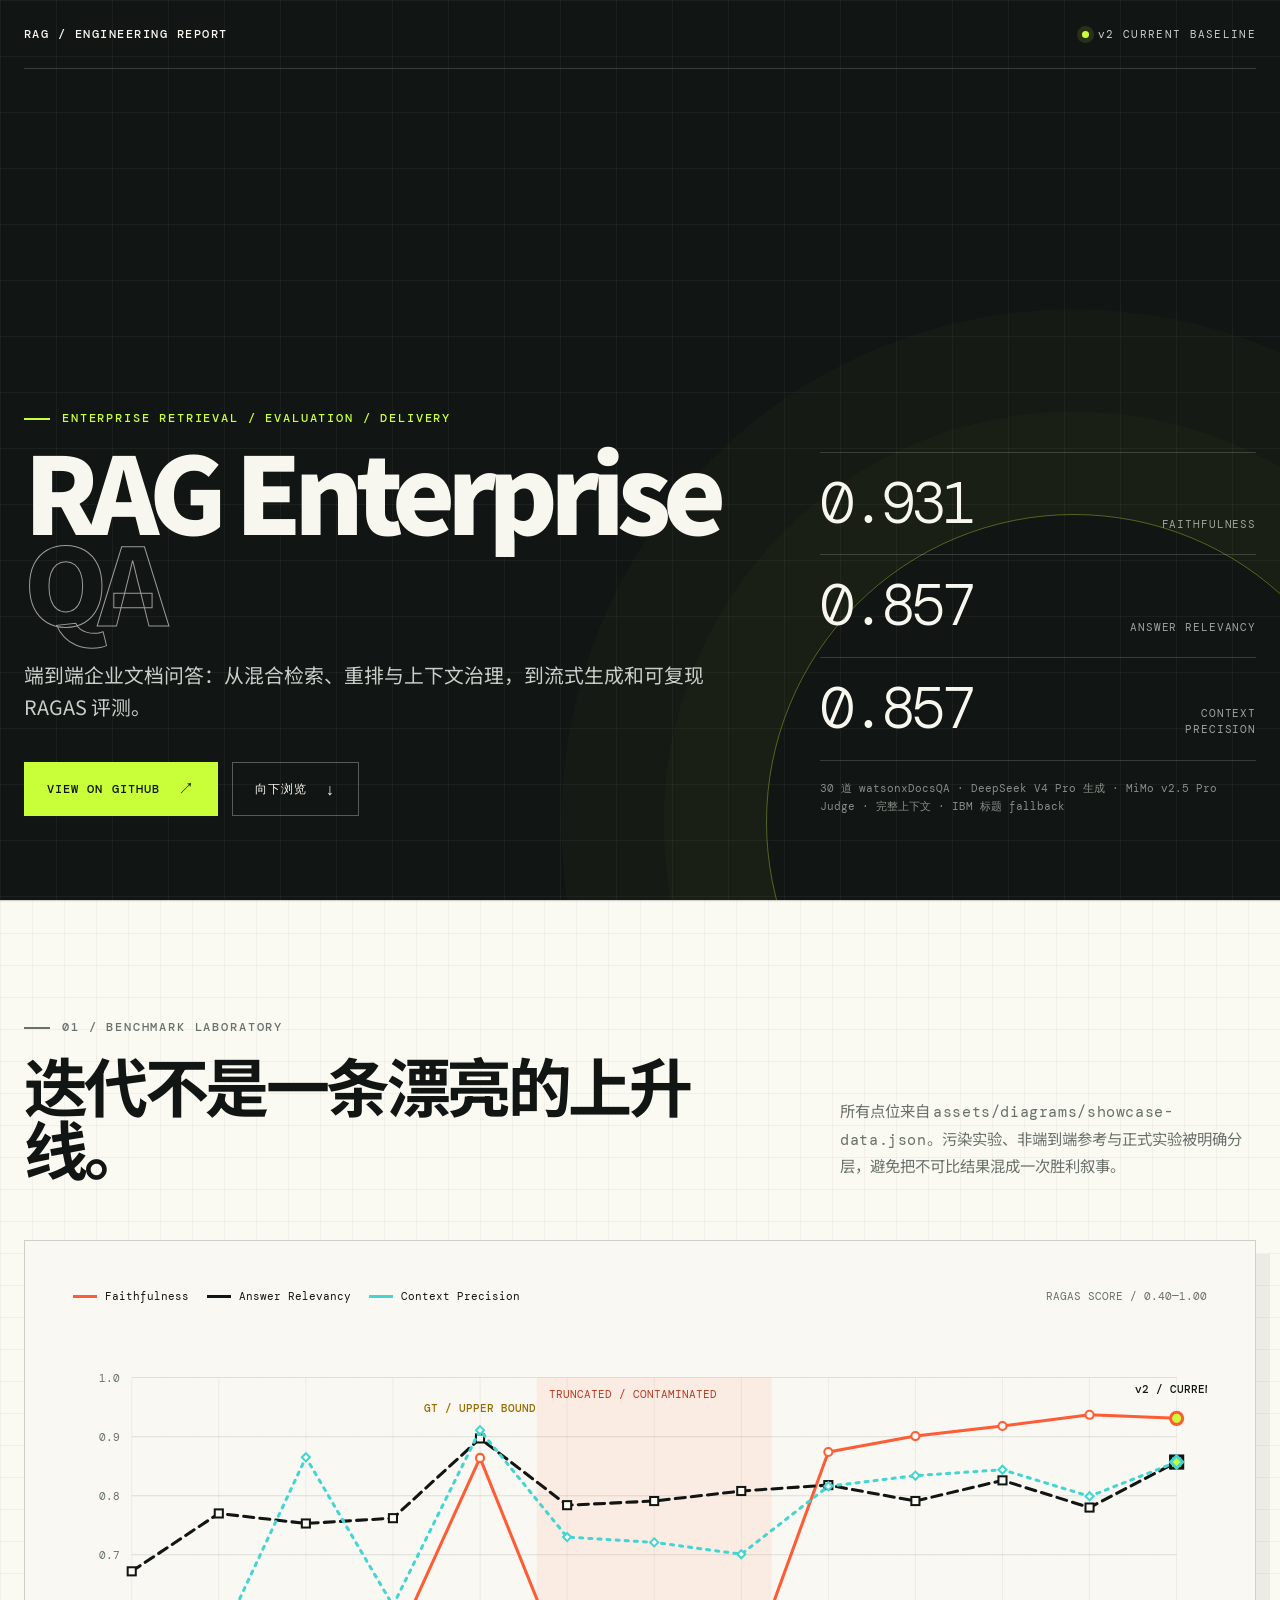
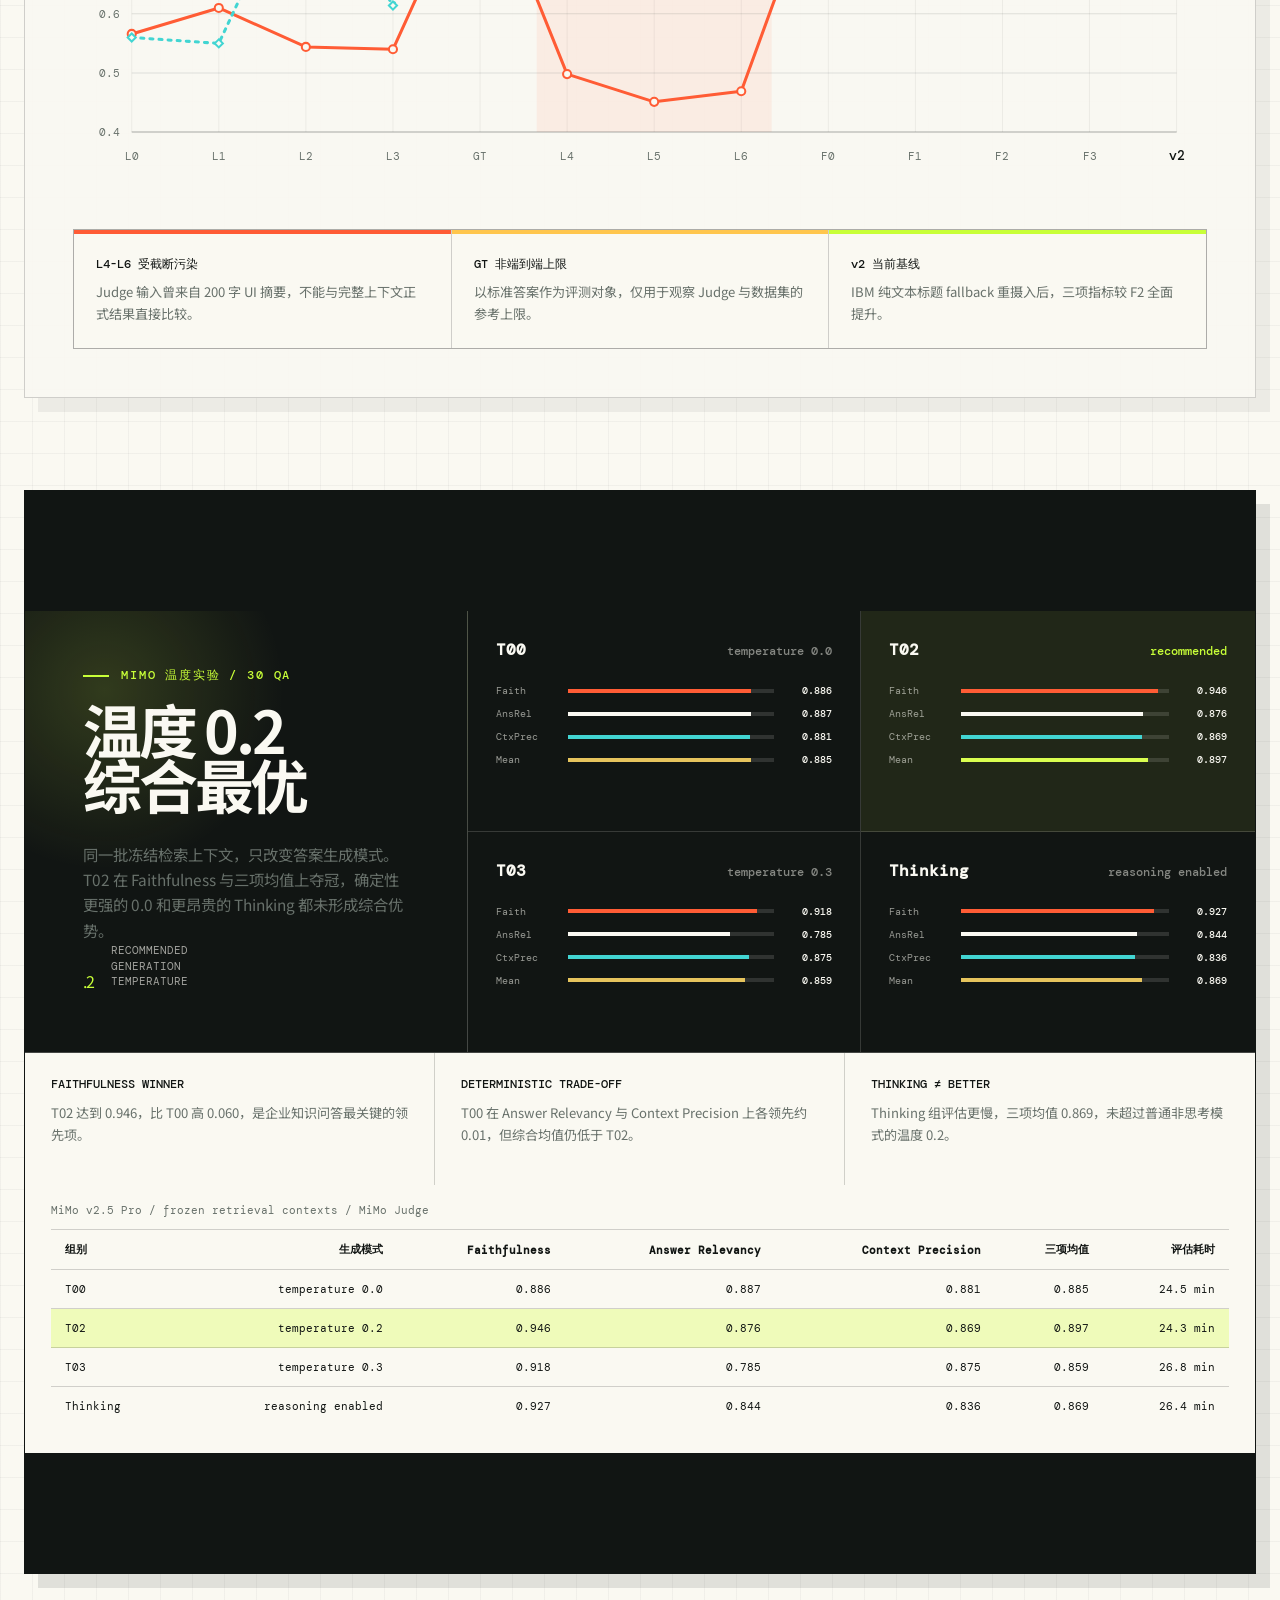
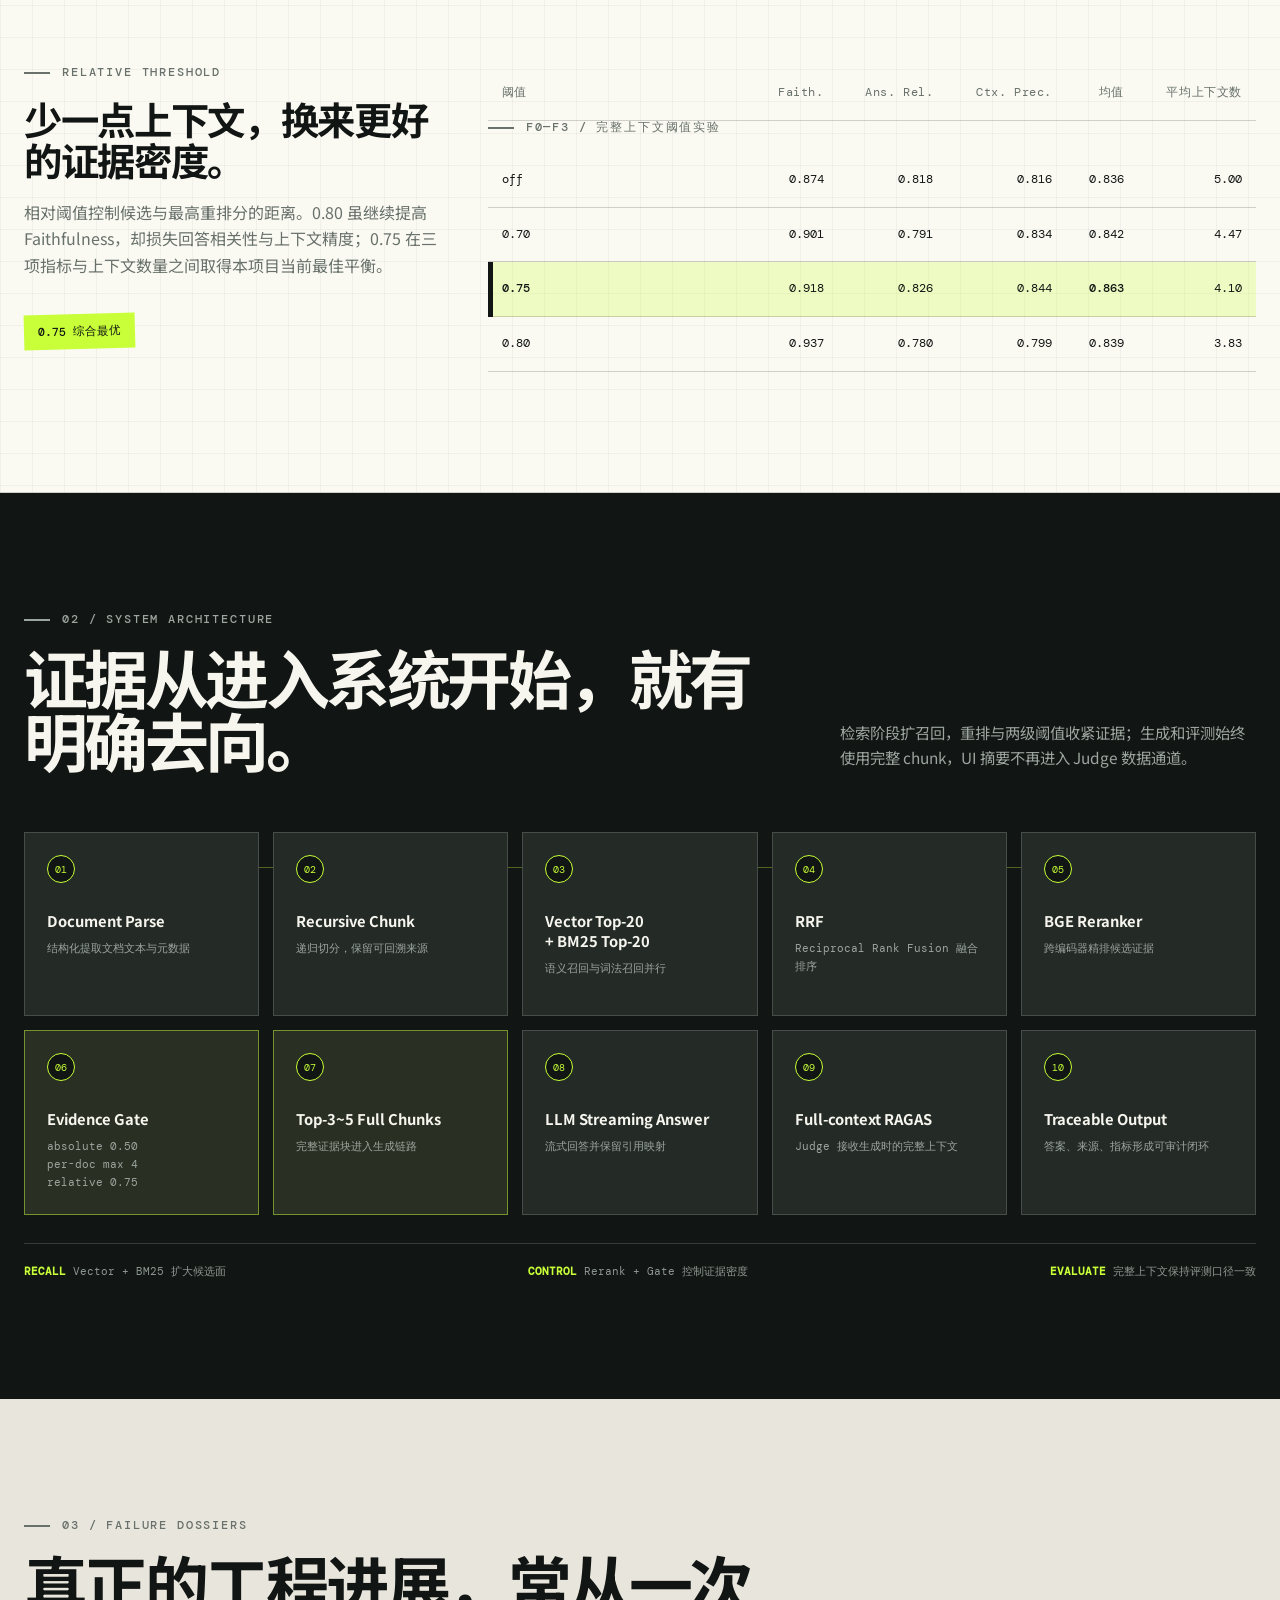
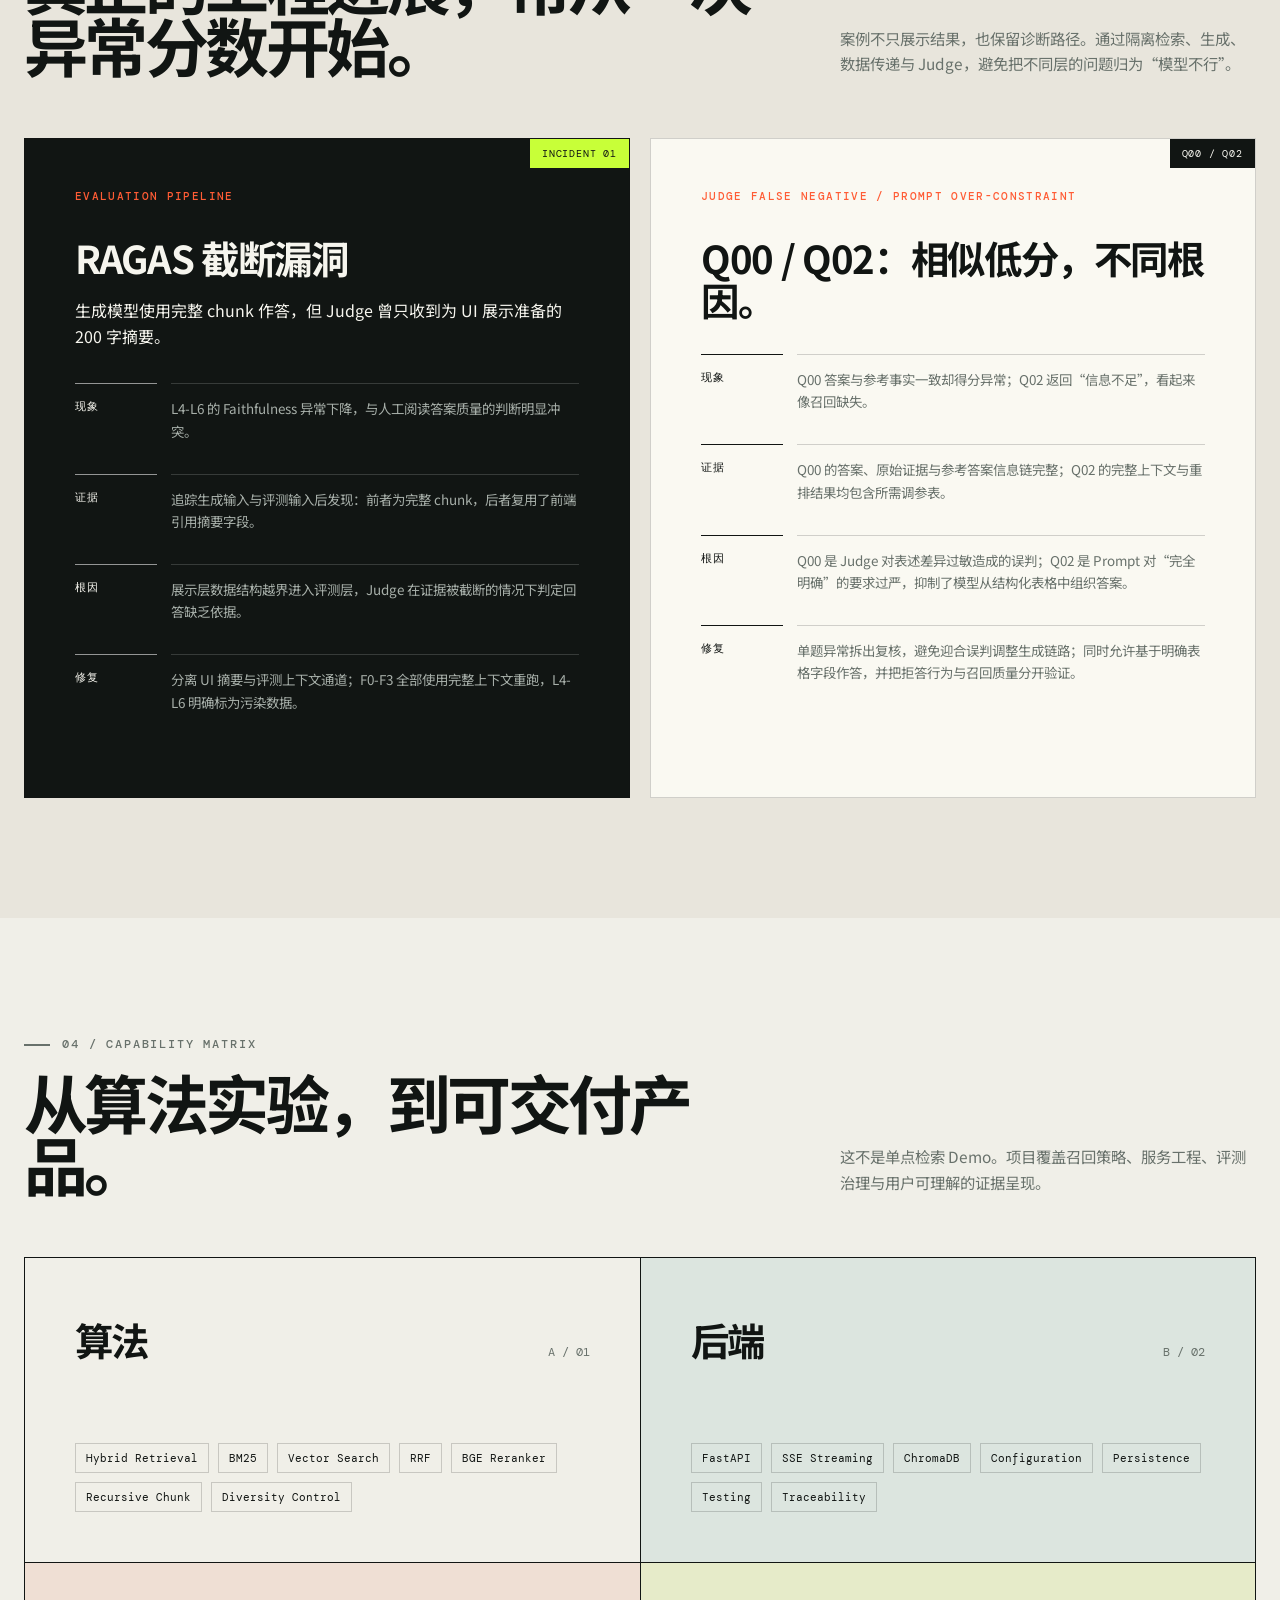
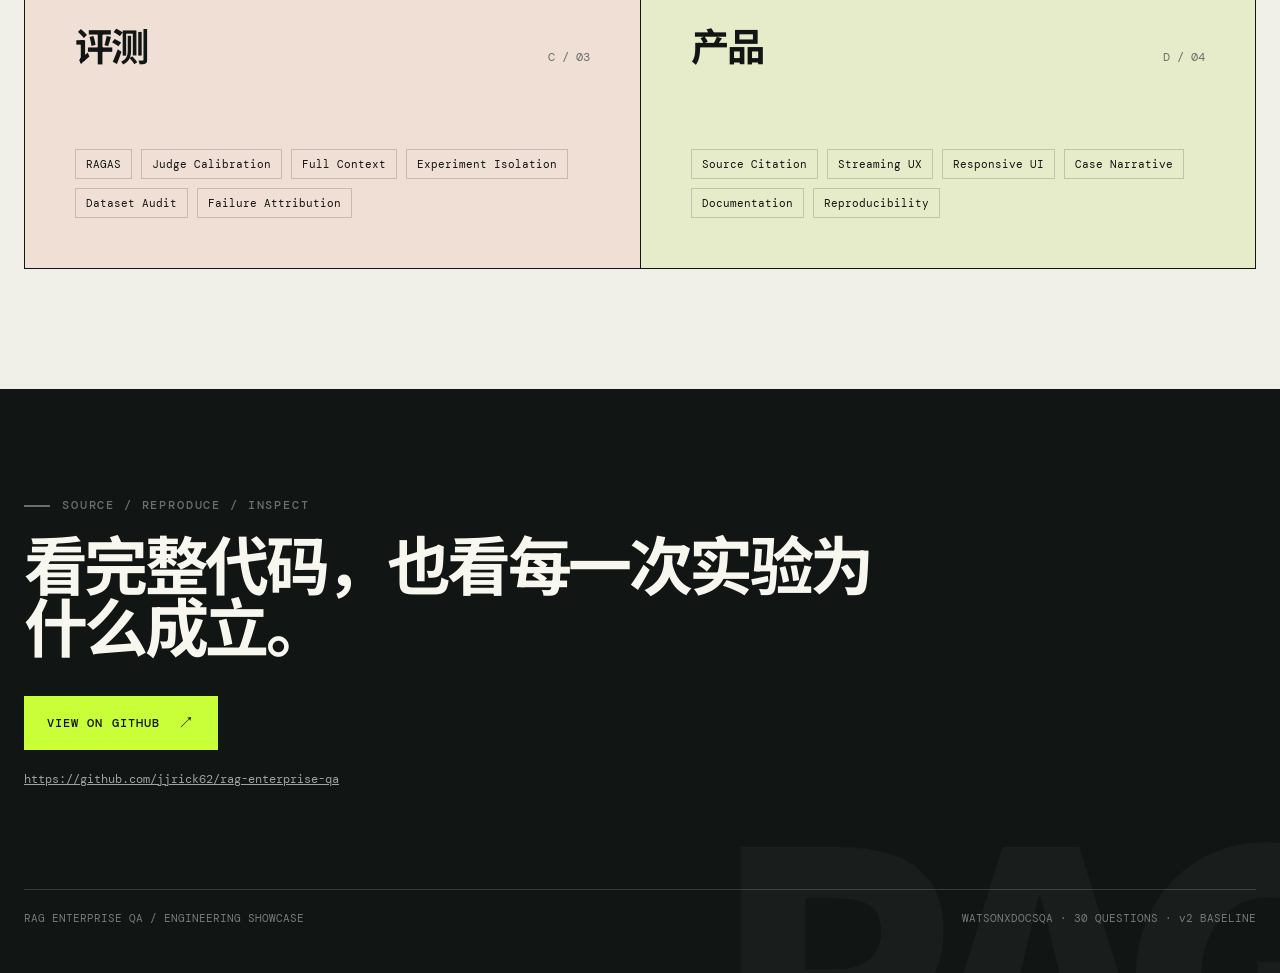
==== commit a3708ab1: "feat: showcase MiMo temperature experiment" ====
--- a/docs/index.html
+++ b/docs/index.html
@@ -362,6 +362,173 @@
     .flag-limit { border-top: 4px solid var(--yellow); }
     .flag-current { border-top: 4px solid var(--acid); }
 
+    .temperature-experiment {
+      margin-top: 92px;
+      border: 1px solid var(--ink);
+      background: var(--ink);
+      color: var(--paper-strong);
+      box-shadow: 14px 14px 0 rgba(17,21,19,.11);
+      overflow: hidden;
+    }
+
+    .temperature-head {
+      display: grid;
+      grid-template-columns: minmax(270px, .72fr) minmax(0, 1.28fr);
+      border-bottom: 1px solid rgba(250,249,242,.22);
+    }
+
+    .temperature-verdict {
+      display: flex;
+      min-height: 390px;
+      padding: clamp(28px, 5vw, 58px);
+      flex-direction: column;
+      justify-content: space-between;
+      background:
+        radial-gradient(circle at 18% 18%, rgba(218,255,80,.16), transparent 35%),
+        var(--ink);
+      border-right: 1px solid rgba(250,249,242,.22);
+    }
+
+    .temperature-verdict .eyebrow { color: var(--acid); }
+
+    .temperature-verdict h3 {
+      max-width: 520px;
+      margin: 18px 0 30px;
+      font-size: clamp(2.25rem, 4.6vw, 4.9rem);
+      line-height: .94;
+      letter-spacing: -.055em;
+    }
+
+    .winning-temperature {
+      display: flex;
+      align-items: end;
+      gap: 18px;
+    }
+
+    .winning-temperature strong {
+      color: var(--acid);
+      font: 500 clamp(5.5rem, 11vw, 10rem)/.72 var(--display);
+      letter-spacing: -.08em;
+    }
+
+    .winning-temperature span {
+      max-width: 150px;
+      padding-bottom: 4px;
+      color: rgba(250,249,242,.62);
+      font: .68rem/1.45 var(--mono);
+      text-transform: uppercase;
+    }
+
+    .temperature-runs {
+      display: grid;
+      grid-template-columns: repeat(2, minmax(0, 1fr));
+    }
+
+    .temperature-run {
+      min-height: 195px;
+      padding: 28px;
+      border-right: 1px solid rgba(250,249,242,.16);
+      border-bottom: 1px solid rgba(250,249,242,.16);
+    }
+
+    .temperature-run:nth-child(even) { border-right: 0; }
+    .temperature-run:nth-child(n+3) { border-bottom: 0; }
+    .temperature-run.winner { background: rgba(218,255,80,.08); }
+
+    .run-title {
+      display: flex;
+      justify-content: space-between;
+      gap: 16px;
+      align-items: baseline;
+      margin-bottom: 24px;
+      font: 500 .75rem var(--mono);
+    }
+
+    .run-title strong { font-size: 1rem; }
+    .run-title span { color: rgba(250,249,242,.5); }
+    .temperature-run.winner .run-title span { color: var(--acid); }
+
+    .metric-line {
+      display: grid;
+      grid-template-columns: 62px 1fr 48px;
+      gap: 10px;
+      align-items: center;
+      margin-top: 10px;
+      font: .62rem var(--mono);
+    }
+
+    .metric-line > span:first-child { color: rgba(250,249,242,.58); }
+    .metric-line b { text-align: right; font-weight: 500; }
+
+    .metric-track {
+      height: 4px;
+      background: rgba(250,249,242,.13);
+      overflow: hidden;
+    }
+
+    .metric-track i {
+      display: block;
+      width: var(--score);
+      height: 100%;
+      background: var(--metric-color, var(--paper-strong));
+      transform-origin: left;
+    }
+
+    .temperature-notes {
+      display: grid;
+      grid-template-columns: repeat(3, 1fr);
+      background: var(--paper-strong);
+      color: var(--ink);
+    }
+
+    .temperature-note {
+      min-height: 132px;
+      padding: 24px 26px;
+      border-right: 1px solid var(--line);
+    }
+
+    .temperature-note:last-child { border-right: 0; }
+    .temperature-note strong {
+      display: block;
+      margin-bottom: 10px;
+      font: 500 .72rem var(--mono);
+    }
+    .temperature-note p {
+      margin: 0;
+      color: var(--muted);
+      font-size: .82rem;
+    }
+
+    .temperature-data {
+      padding: 0 26px 28px;
+      background: var(--paper-strong);
+      color: var(--ink);
+    }
+
+    .temperature-table {
+      width: 100%;
+      min-width: 720px;
+      border-collapse: collapse;
+      font: .7rem var(--mono);
+    }
+
+    .temperature-table caption {
+      padding: 18px 0 12px;
+      text-align: left;
+      color: var(--muted);
+    }
+
+    .temperature-table th,
+    .temperature-table td {
+      padding: 12px 14px;
+      border-top: 1px solid var(--line);
+      text-align: right;
+    }
+
+    .temperature-table th:first-child,
+    .temperature-table td:first-child { text-align: left; }
+    .temperature-table .selected { background: rgba(218,255,80,.35); }
+
     .threshold-layout {
       display: grid;
       grid-template-columns: .7fr 1.3fr;
@@ -762,7 +929,8 @@
     @media (max-width: 980px) {
       .hero-body,
       .section-head,
-      .threshold-layout { grid-template-columns: 1fr; }
+      .threshold-layout,
+      .temperature-head { grid-template-columns: 1fr; }
 
       .hero-body { align-items: center; }
       .hero-stats { grid-template-columns: repeat(3, 1fr); }
@@ -791,9 +959,22 @@
       .chart-panel { padding: 16px 12px 20px; box-shadow: 7px 7px 0 rgba(17,21,19,.06); }
       #ragas-chart { width: 900px; min-height: 378px; }
       .chart-flags,
+      .temperature-runs,
+      .temperature-notes,
       .case-grid,
       .matrix,
       .pipeline { grid-template-columns: 1fr; }
+      .temperature-experiment { margin-top: 70px; box-shadow: 7px 7px 0 rgba(17,21,19,.11); }
+      .temperature-verdict { min-height: 340px; border-right: 0; border-bottom: 1px solid rgba(250,249,242,.22); }
+      .temperature-run,
+      .temperature-run:nth-child(even),
+      .temperature-run:nth-child(n+3) {
+        border-right: 0;
+        border-bottom: 1px solid rgba(250,249,242,.16);
+      }
+      .temperature-run:last-child { border-bottom: 0; }
+      .temperature-note { border-right: 0; border-bottom: 1px solid var(--line); }
+      .temperature-note:last-child { border-bottom: 0; }
       .threshold-layout { gap: 34px; margin-top: 70px; }
       .pipeline-caption,
       .footer-meta { display: block; }
@@ -931,6 +1112,86 @@
             </div>
           </figcaption>
         </figure>
+
+        <section class="temperature-experiment reveal" id="temperature-experiment" aria-labelledby="temperature-title">
+          <div class="temperature-head">
+            <div class="temperature-verdict">
+              <div>
+                <p class="eyebrow">MiMo 温度实验 / 30 QA</p>
+                <h3 id="temperature-title">温度 0.2<br>综合最优</h3>
+                <p class="section-intro">同一批冻结检索上下文，只改变答案生成模式。T02 在 Faithfulness 与三项均值上夺冠，确定性更强的 0.0 和更昂贵的 Thinking 都未形成综合优势。</p>
+              </div>
+              <div class="winning-temperature">
+                <strong>.2</strong>
+                <span>recommended generation temperature</span>
+              </div>
+            </div>
+
+            <div class="temperature-runs" aria-label="四组实验指标可视化">
+              <article class="temperature-run">
+                <div class="run-title"><strong>T00</strong><span>temperature 0.0</span></div>
+                <div class="metric-line"><span>Faith</span><div class="metric-track"><i style="--score:88.6%;--metric-color:#ff5c35"></i></div><b>0.886</b></div>
+                <div class="metric-line"><span>AnsRel</span><div class="metric-track"><i style="--score:88.7%"></i></div><b>0.887</b></div>
+                <div class="metric-line"><span>CtxPrec</span><div class="metric-track"><i style="--score:88.1%;--metric-color:#42d5d2"></i></div><b>0.881</b></div>
+                <div class="metric-line"><span>Mean</span><div class="metric-track"><i style="--score:88.5%;--metric-color:#e6c45d"></i></div><b>0.885</b></div>
+              </article>
+
+              <article class="temperature-run winner">
+                <div class="run-title"><strong>T02</strong><span>recommended</span></div>
+                <div class="metric-line"><span>Faith</span><div class="metric-track"><i style="--score:94.6%;--metric-color:#ff5c35"></i></div><b>0.946</b></div>
+                <div class="metric-line"><span>AnsRel</span><div class="metric-track"><i style="--score:87.6%"></i></div><b>0.876</b></div>
+                <div class="metric-line"><span>CtxPrec</span><div class="metric-track"><i style="--score:86.9%;--metric-color:#42d5d2"></i></div><b>0.869</b></div>
+                <div class="metric-line"><span>Mean</span><div class="metric-track"><i style="--score:89.7%;--metric-color:#daff50"></i></div><b>0.897</b></div>
+              </article>
+
+              <article class="temperature-run">
+                <div class="run-title"><strong>T03</strong><span>temperature 0.3</span></div>
+                <div class="metric-line"><span>Faith</span><div class="metric-track"><i style="--score:91.8%;--metric-color:#ff5c35"></i></div><b>0.918</b></div>
+                <div class="metric-line"><span>AnsRel</span><div class="metric-track"><i style="--score:78.5%"></i></div><b>0.785</b></div>
+                <div class="metric-line"><span>CtxPrec</span><div class="metric-track"><i style="--score:87.5%;--metric-color:#42d5d2"></i></div><b>0.875</b></div>
+                <div class="metric-line"><span>Mean</span><div class="metric-track"><i style="--score:85.9%;--metric-color:#e6c45d"></i></div><b>0.859</b></div>
+              </article>
+
+              <article class="temperature-run">
+                <div class="run-title"><strong>Thinking</strong><span>reasoning enabled</span></div>
+                <div class="metric-line"><span>Faith</span><div class="metric-track"><i style="--score:92.7%;--metric-color:#ff5c35"></i></div><b>0.927</b></div>
+                <div class="metric-line"><span>AnsRel</span><div class="metric-track"><i style="--score:84.4%"></i></div><b>0.844</b></div>
+                <div class="metric-line"><span>CtxPrec</span><div class="metric-track"><i style="--score:83.6%;--metric-color:#42d5d2"></i></div><b>0.836</b></div>
+                <div class="metric-line"><span>Mean</span><div class="metric-track"><i style="--score:86.9%;--metric-color:#e6c45d"></i></div><b>0.869</b></div>
+              </article>
+            </div>
+          </div>
+
+          <div class="temperature-notes">
+            <div class="temperature-note">
+              <strong>FAITHFULNESS WINNER</strong>
+              <p>T02 达到 0.946，比 T00 高 0.060，是企业知识问答最关键的领先项。</p>
+            </div>
+            <div class="temperature-note">
+              <strong>DETERMINISTIC TRADE-OFF</strong>
+              <p>T00 在 Answer Relevancy 与 Context Precision 上各领先约 0.01，但综合均值仍低于 T02。</p>
+            </div>
+            <div class="temperature-note">
+              <strong>THINKING ≠ BETTER</strong>
+              <p>Thinking 组评估更慢，三项均值 0.869，未超过普通非思考模式的温度 0.2。</p>
+            </div>
+          </div>
+
+          <div class="temperature-data scroll-region" tabindex="0" aria-label="MiMo 温度实验完整数据表，可横向滚动">
+            <table class="temperature-table">
+              <caption>MiMo v2.5 Pro / frozen retrieval contexts / MiMo Judge</caption>
+              <thead>
+                <tr><th>组别</th><th>生成模式</th><th>Faithfulness</th><th>Answer Relevancy</th><th>Context Precision</th><th>三项均值</th><th>评估耗时</th></tr>
+              </thead>
+              <tbody>
+                <tr data-temperature-run="T00"><td>T00</td><td>temperature 0.0</td><td>0.886</td><td>0.887</td><td>0.881</td><td>0.885</td><td>24.5 min</td></tr>
+                <tr class="selected" data-temperature-run="T02"><td>T02</td><td>temperature 0.2</td><td>0.946</td><td>0.876</td><td>0.869</td><td>0.897</td><td>24.3 min</td></tr>
+                <tr data-temperature-run="T03"><td>T03</td><td>temperature 0.3</td><td>0.918</td><td>0.785</td><td>0.875</td><td>0.859</td><td>26.8 min</td></tr>
+                <tr data-temperature-run="Thinking"><td>Thinking</td><td>reasoning enabled</td><td>0.927</td><td>0.844</td><td>0.836</td><td>0.869</td><td>26.4 min</td></tr>
+              </tbody>
+            </table>
+          </div>
+        </section>
 
         <div class="threshold-layout">
           <div class="threshold-copy reveal">
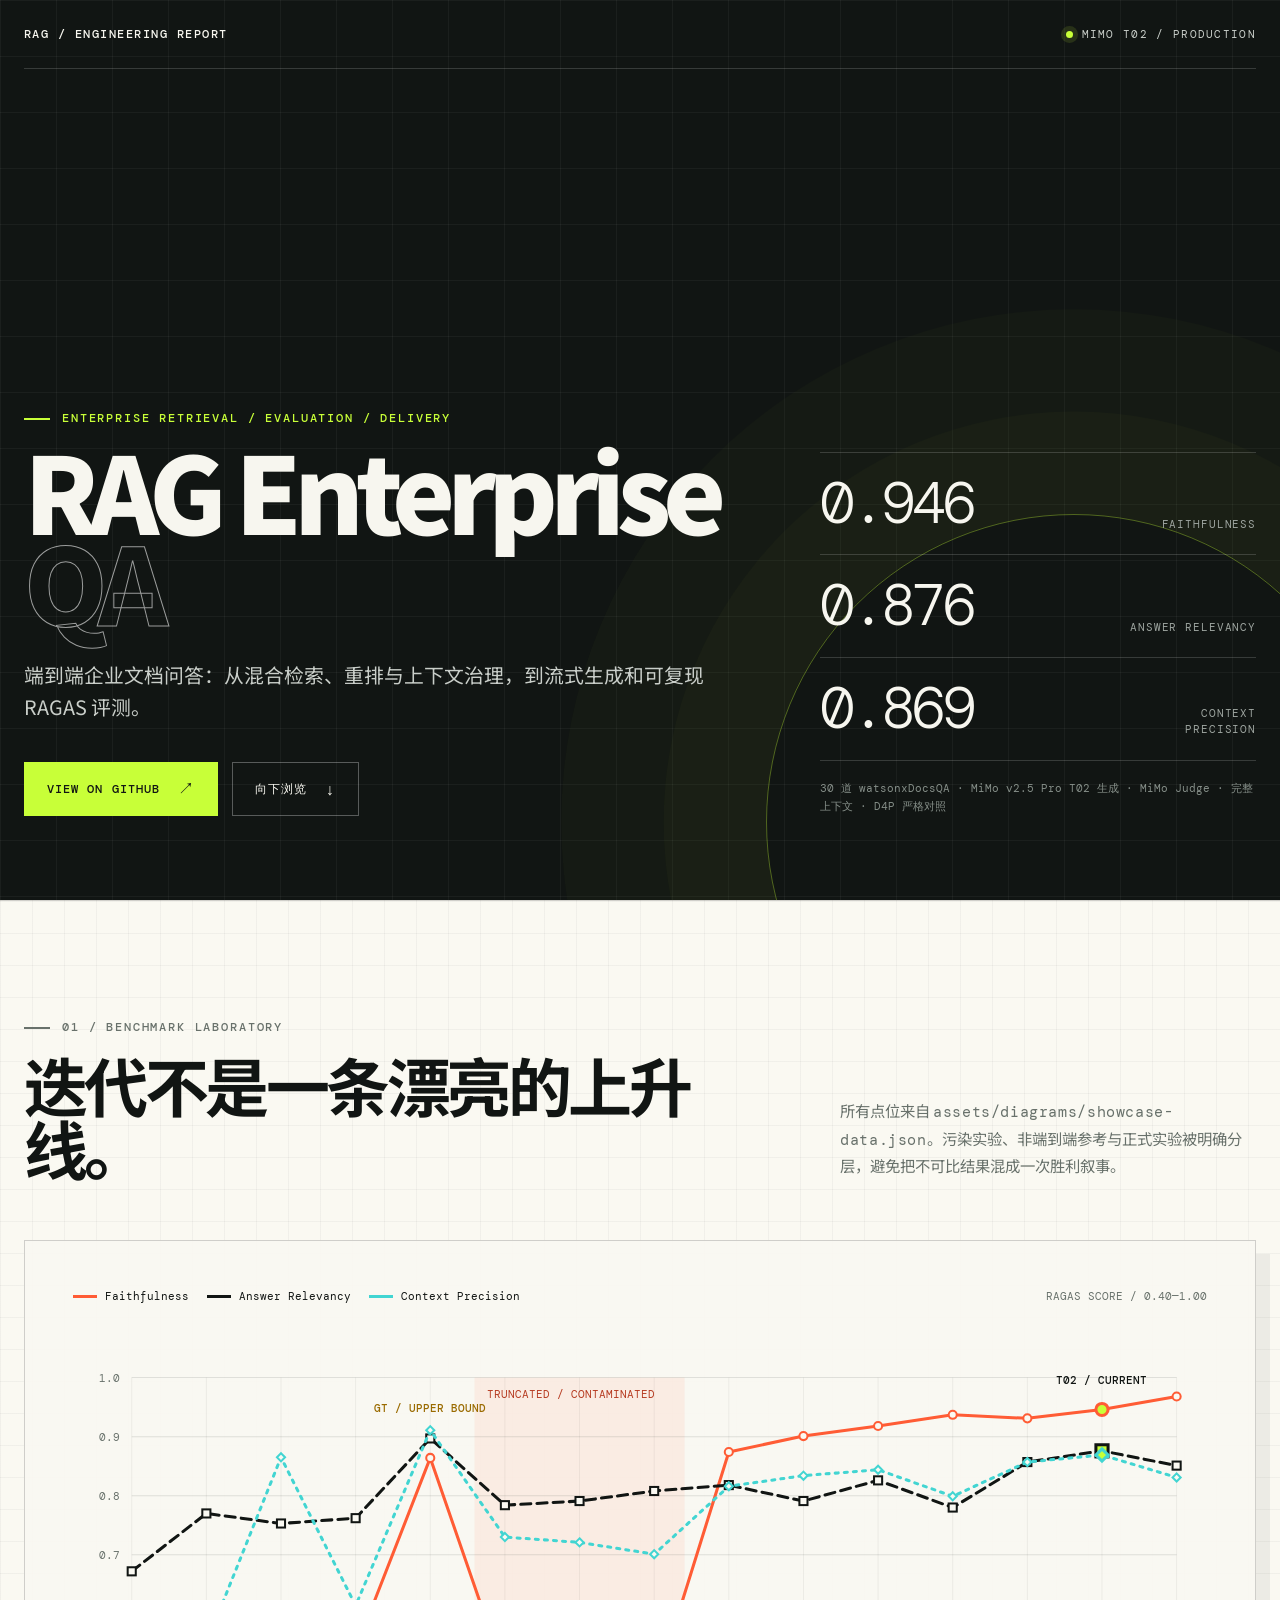
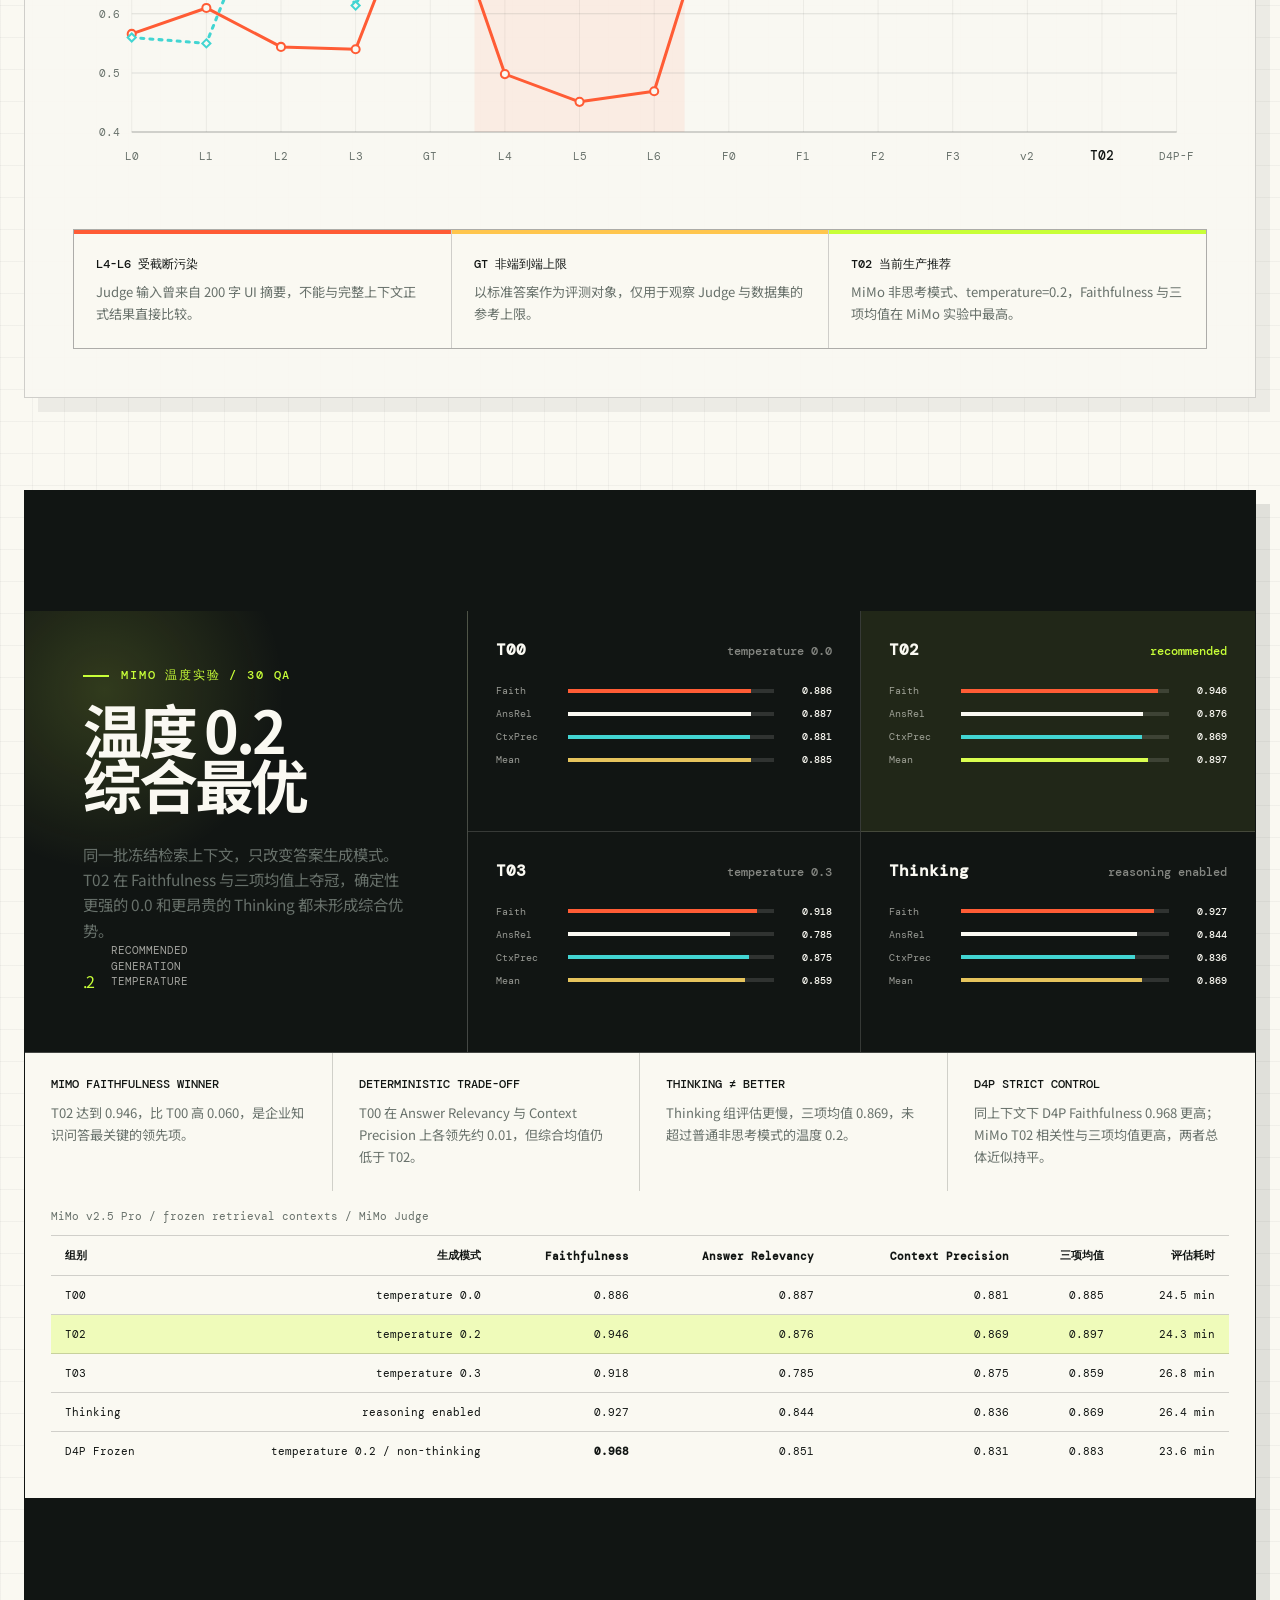
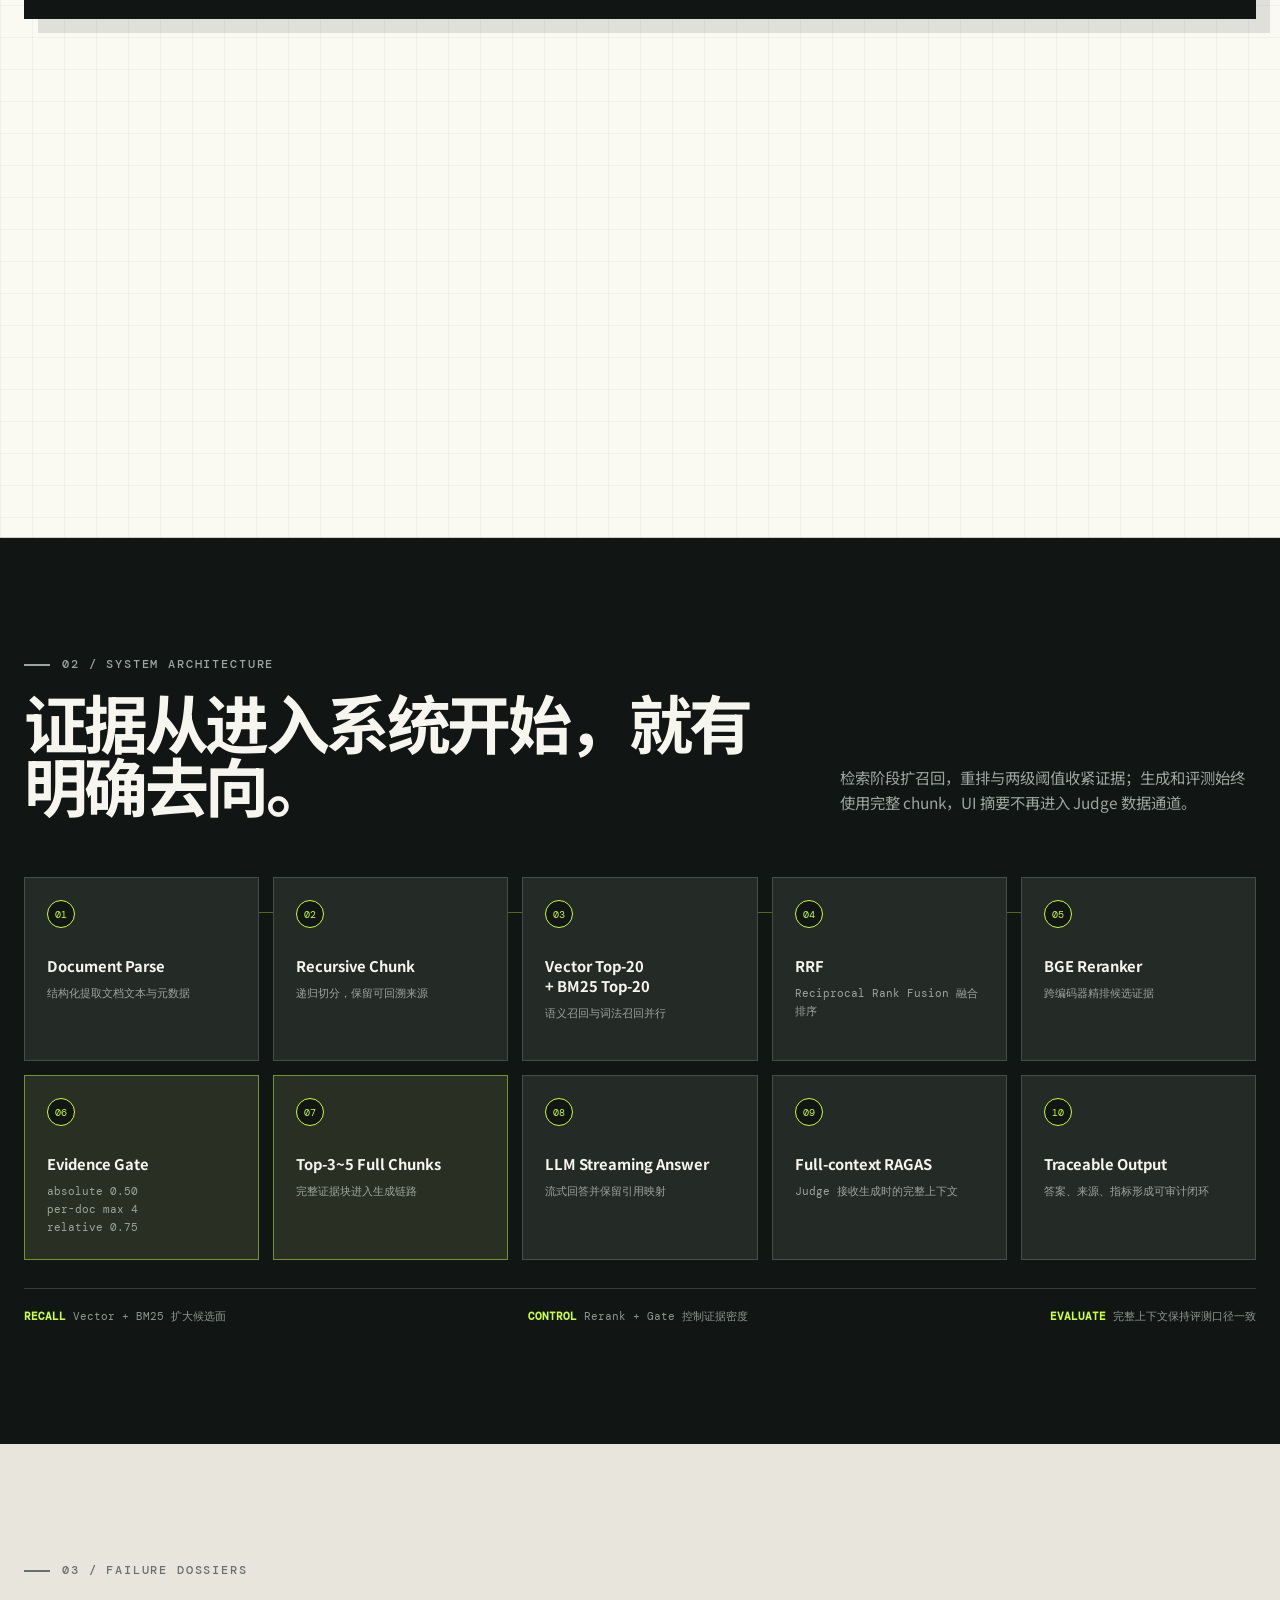
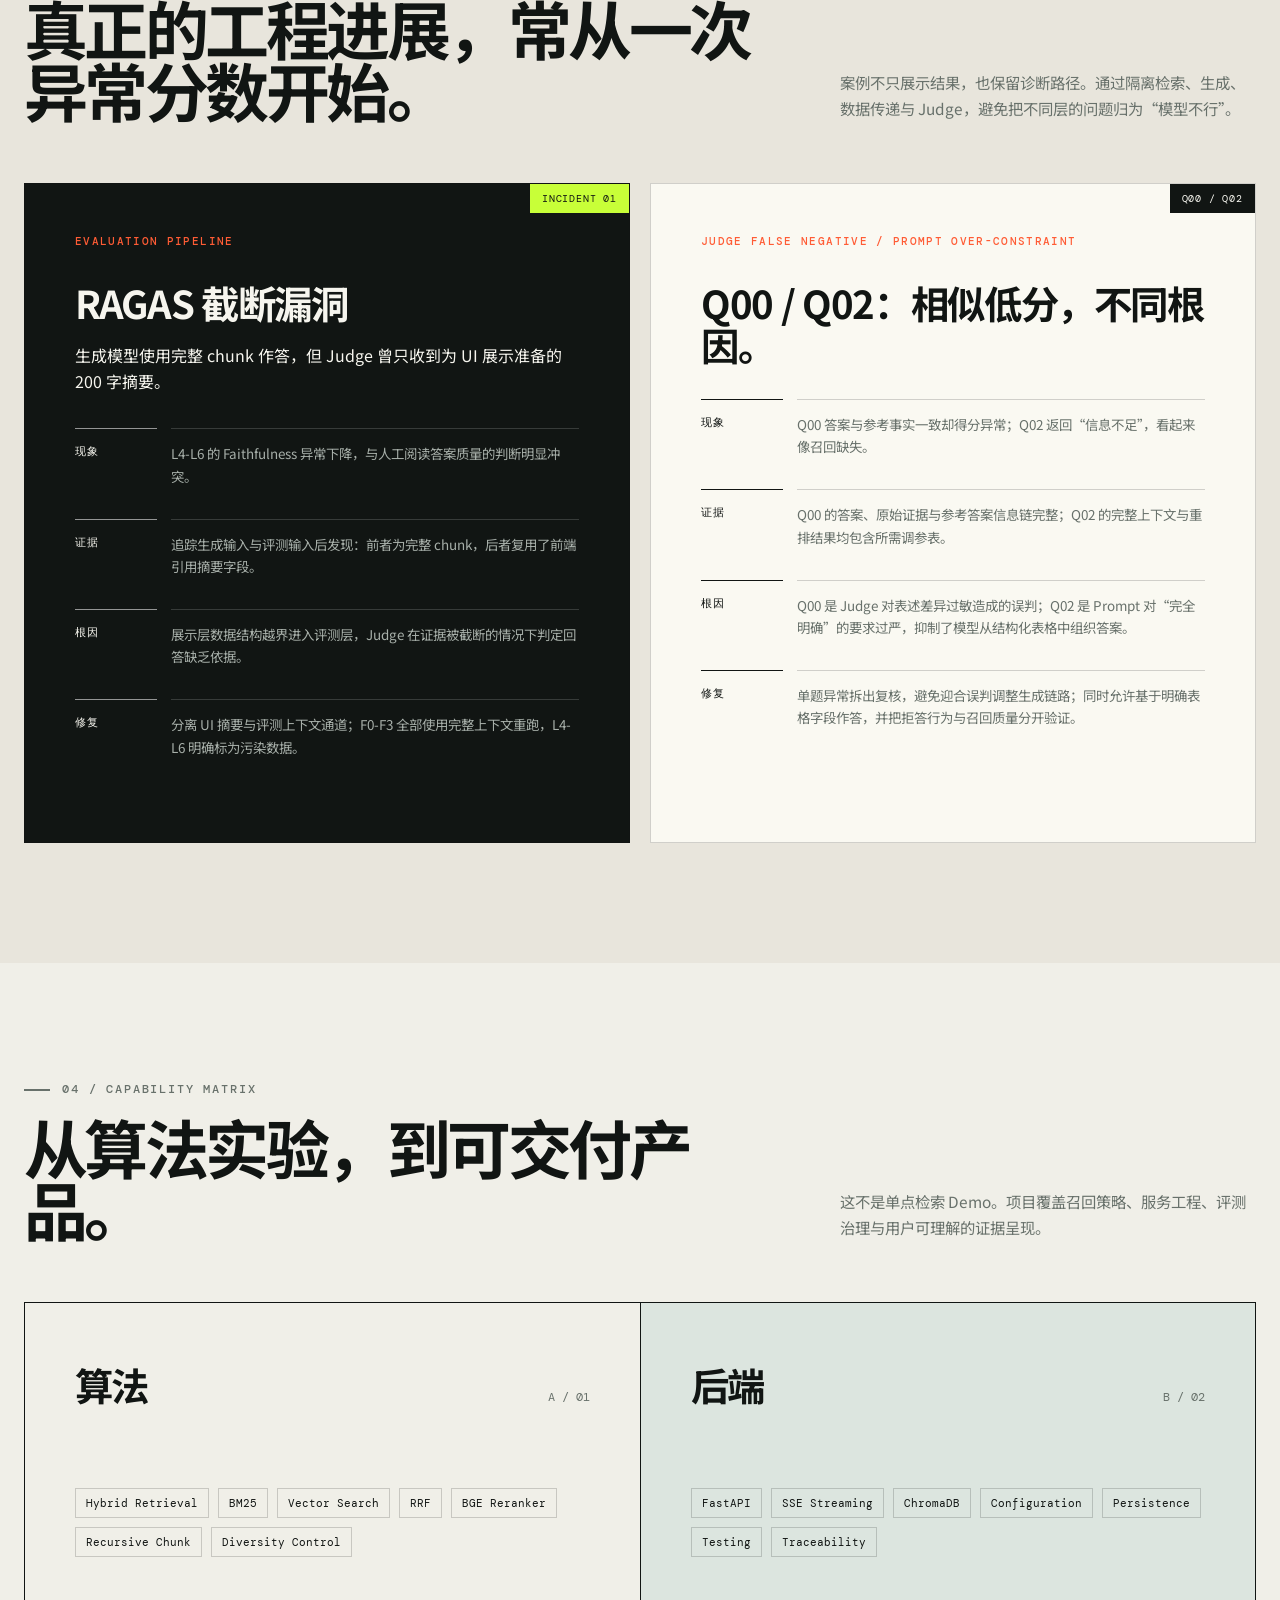
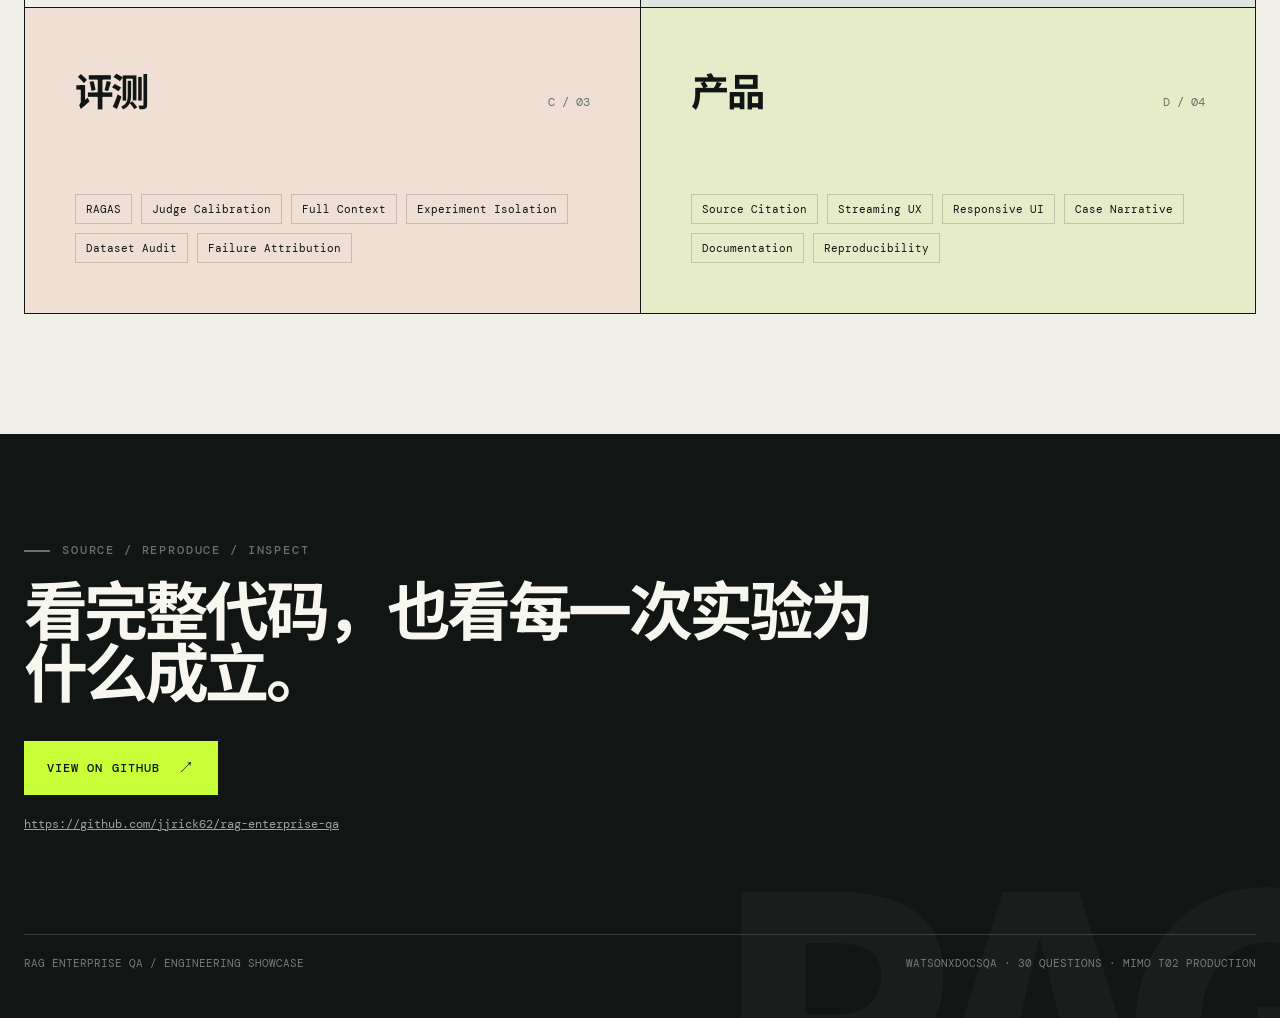
==== commit 646eadc2: "feat: publish MiMo evaluation results and showcase" ====
--- a/docs/index.html
+++ b/docs/index.html
@@ -476,7 +476,7 @@
 
     .temperature-notes {
       display: grid;
-      grid-template-columns: repeat(3, 1fr);
+      grid-template-columns: repeat(4, 1fr);
       background: var(--paper-strong);
       color: var(--ink);
     }
@@ -1007,7 +1007,7 @@
     <div class="shell">
       <nav class="hero-nav" aria-label="页面导航">
         <span class="brand">RAG / ENGINEERING REPORT</span>
-        <span class="live-mark">v2 CURRENT BASELINE</span>
+        <span class="live-mark">MIMO T02 / PRODUCTION</span>
       </nav>
 
       <div class="hero-body">
@@ -1022,21 +1022,21 @@
         </div>
 
         <div>
-          <div class="hero-stats" aria-label="v2 当前基线指标">
+          <div class="hero-stats" aria-label="MiMo T02 当前生产指标">
             <div class="hero-stat">
-              <strong>0.931</strong>
+              <strong>0.946</strong>
               <span>Faithfulness</span>
             </div>
             <div class="hero-stat">
-              <strong>0.857</strong>
+              <strong>0.876</strong>
               <span>Answer Relevancy</span>
             </div>
             <div class="hero-stat">
-              <strong>0.857</strong>
+              <strong>0.869</strong>
               <span>Context Precision</span>
             </div>
           </div>
-          <p class="hero-footnote">30 道 watsonxDocsQA · DeepSeek V4 Pro 生成 · MiMo v2.5 Pro Judge · 完整上下文 · IBM 标题 fallback</p>
+          <p class="hero-footnote">30 道 watsonxDocsQA · MiMo v2.5 Pro T02 生成 · MiMo Judge · 完整上下文 · D4P 严格对照</p>
         </div>
       </div>
     </div>
@@ -1093,7 +1093,9 @@
                 <tr><td>F1</td><td>0.901</td><td>0.791</td><td>0.834</td><td>formal</td></tr>
                 <tr><td>F2</td><td>0.918</td><td>0.826</td><td>0.844</td><td>formal</td></tr>
                 <tr><td>F3</td><td>0.937</td><td>0.780</td><td>0.799</td><td>formal</td></tr>
-                <tr><td>v2</td><td>0.931</td><td>0.857</td><td>0.857</td><td>current</td></tr>
+                <tr><td>v2</td><td>0.931</td><td>0.857</td><td>0.857</td><td>historical</td></tr>
+                <tr><td>T02</td><td>0.946</td><td>0.876</td><td>0.869</td><td>current</td></tr>
+                <tr><td>D4P-F</td><td>0.968</td><td>0.851</td><td>0.831</td><td>control</td></tr>
               </tbody>
             </table>
           </div>
@@ -1107,8 +1109,8 @@
               <p>以标准答案作为评测对象，仅用于观察 Judge 与数据集的参考上限。</p>
             </div>
             <div class="flag flag-current">
-              <strong>v2 当前基线</strong>
-              <p>IBM 纯文本标题 fallback 重摄入后，三项指标较 F2 全面提升。</p>
+              <strong>T02 当前生产推荐</strong>
+              <p>MiMo 非思考模式、temperature=0.2，Faithfulness 与三项均值在 MiMo 实验中最高。</p>
             </div>
           </figcaption>
         </figure>
@@ -1164,7 +1166,7 @@
 
           <div class="temperature-notes">
             <div class="temperature-note">
-              <strong>FAITHFULNESS WINNER</strong>
+              <strong>MIMO FAITHFULNESS WINNER</strong>
               <p>T02 达到 0.946，比 T00 高 0.060，是企业知识问答最关键的领先项。</p>
             </div>
             <div class="temperature-note">
@@ -1174,6 +1176,10 @@
             <div class="temperature-note">
               <strong>THINKING ≠ BETTER</strong>
               <p>Thinking 组评估更慢，三项均值 0.869，未超过普通非思考模式的温度 0.2。</p>
+            </div>
+            <div class="temperature-note">
+              <strong>D4P STRICT CONTROL</strong>
+              <p>同上下文下 D4P Faithfulness 0.968 更高；MiMo T02 相关性与三项均值更高，两者总体近似持平。</p>
             </div>
           </div>
 
@@ -1188,6 +1194,7 @@
                 <tr class="selected" data-temperature-run="T02"><td>T02</td><td>temperature 0.2</td><td>0.946</td><td>0.876</td><td>0.869</td><td>0.897</td><td>24.3 min</td></tr>
                 <tr data-temperature-run="T03"><td>T03</td><td>temperature 0.3</td><td>0.918</td><td>0.785</td><td>0.875</td><td>0.859</td><td>26.8 min</td></tr>
                 <tr data-temperature-run="Thinking"><td>Thinking</td><td>reasoning enabled</td><td>0.927</td><td>0.844</td><td>0.836</td><td>0.869</td><td>26.4 min</td></tr>
+                <tr data-model-control="D4P-Frozen"><td>D4P Frozen</td><td>temperature 0.2 / non-thinking</td><td><strong>0.968</strong></td><td>0.851</td><td>0.831</td><td>0.883</td><td>23.6 min</td></tr>
               </tbody>
             </table>
           </div>
@@ -1408,7 +1415,7 @@
       <a class="footer-url" href="https://github.com/jjrick62/rag-enterprise-qa" target="_blank" rel="noopener noreferrer">https://github.com/jjrick62/rag-enterprise-qa</a>
       <div class="footer-meta">
         <span>RAG ENTERPRISE QA / ENGINEERING SHOWCASE</span>
-        <span>WATSONXDOCSQA · 30 QUESTIONS · v2 BASELINE</span>
+        <span>WATSONXDOCSQA · 30 QUESTIONS · MIMO T02 PRODUCTION</span>
       </div>
     </div>
   </footer>
@@ -1418,7 +1425,7 @@
   "meta": {
     "dataset": "watsonxDocsQA",
     "questions": 30,
-    "current_baseline": "v2",
+    "current_baseline": "T02",
     "generated_at": "2026-06-07"
   },
   "iterations": [
@@ -1511,7 +1518,21 @@
       "faithfulness": 0.931,
       "answer_relevancy": 0.857,
       "context_precision": 0.857,
+      "status": "historical"
+    },
+    {
+      "id": "T02",
+      "faithfulness": 0.946,
+      "answer_relevancy": 0.876,
+      "context_precision": 0.869,
       "status": "current"
+    },
+    {
+      "id": "D4P-F",
+      "faithfulness": 0.968,
+      "answer_relevancy": 0.851,
+      "context_precision": 0.831,
+      "status": "control"
     }
   ],
   "thresholds": [
